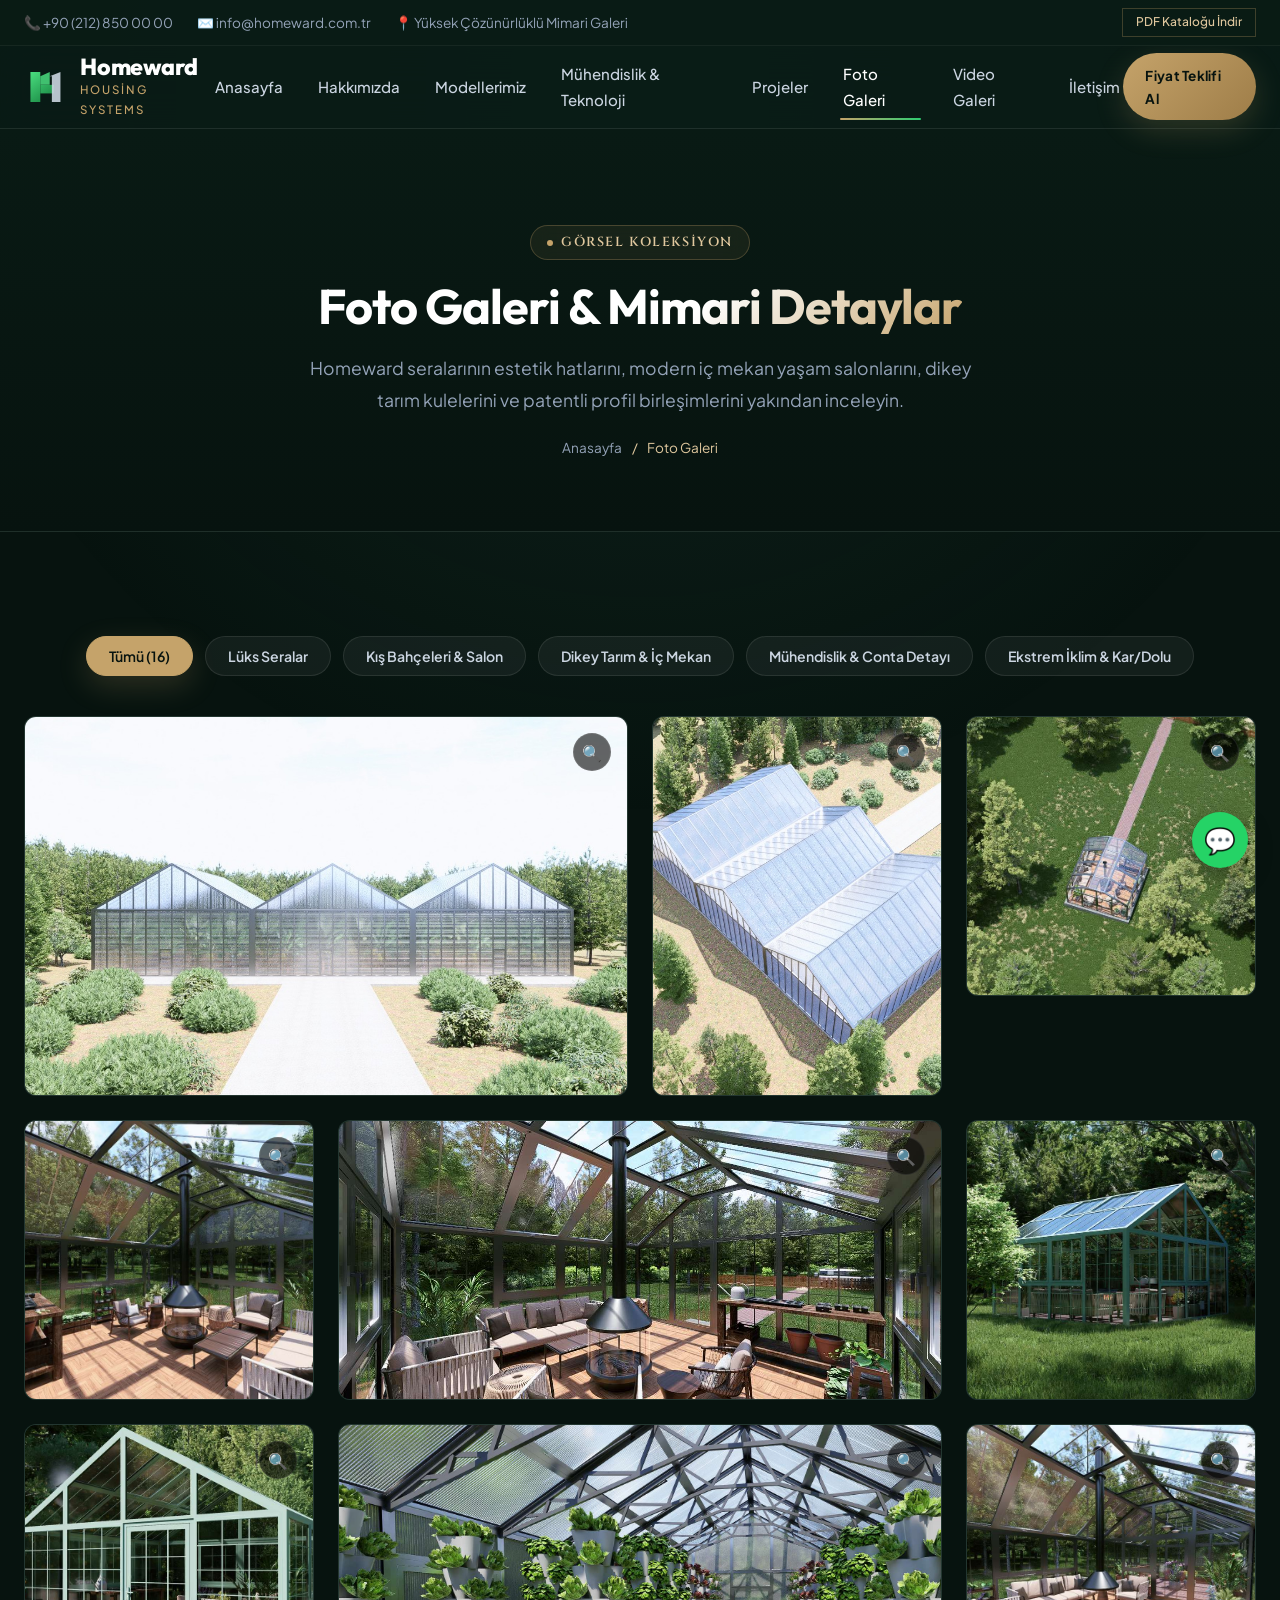
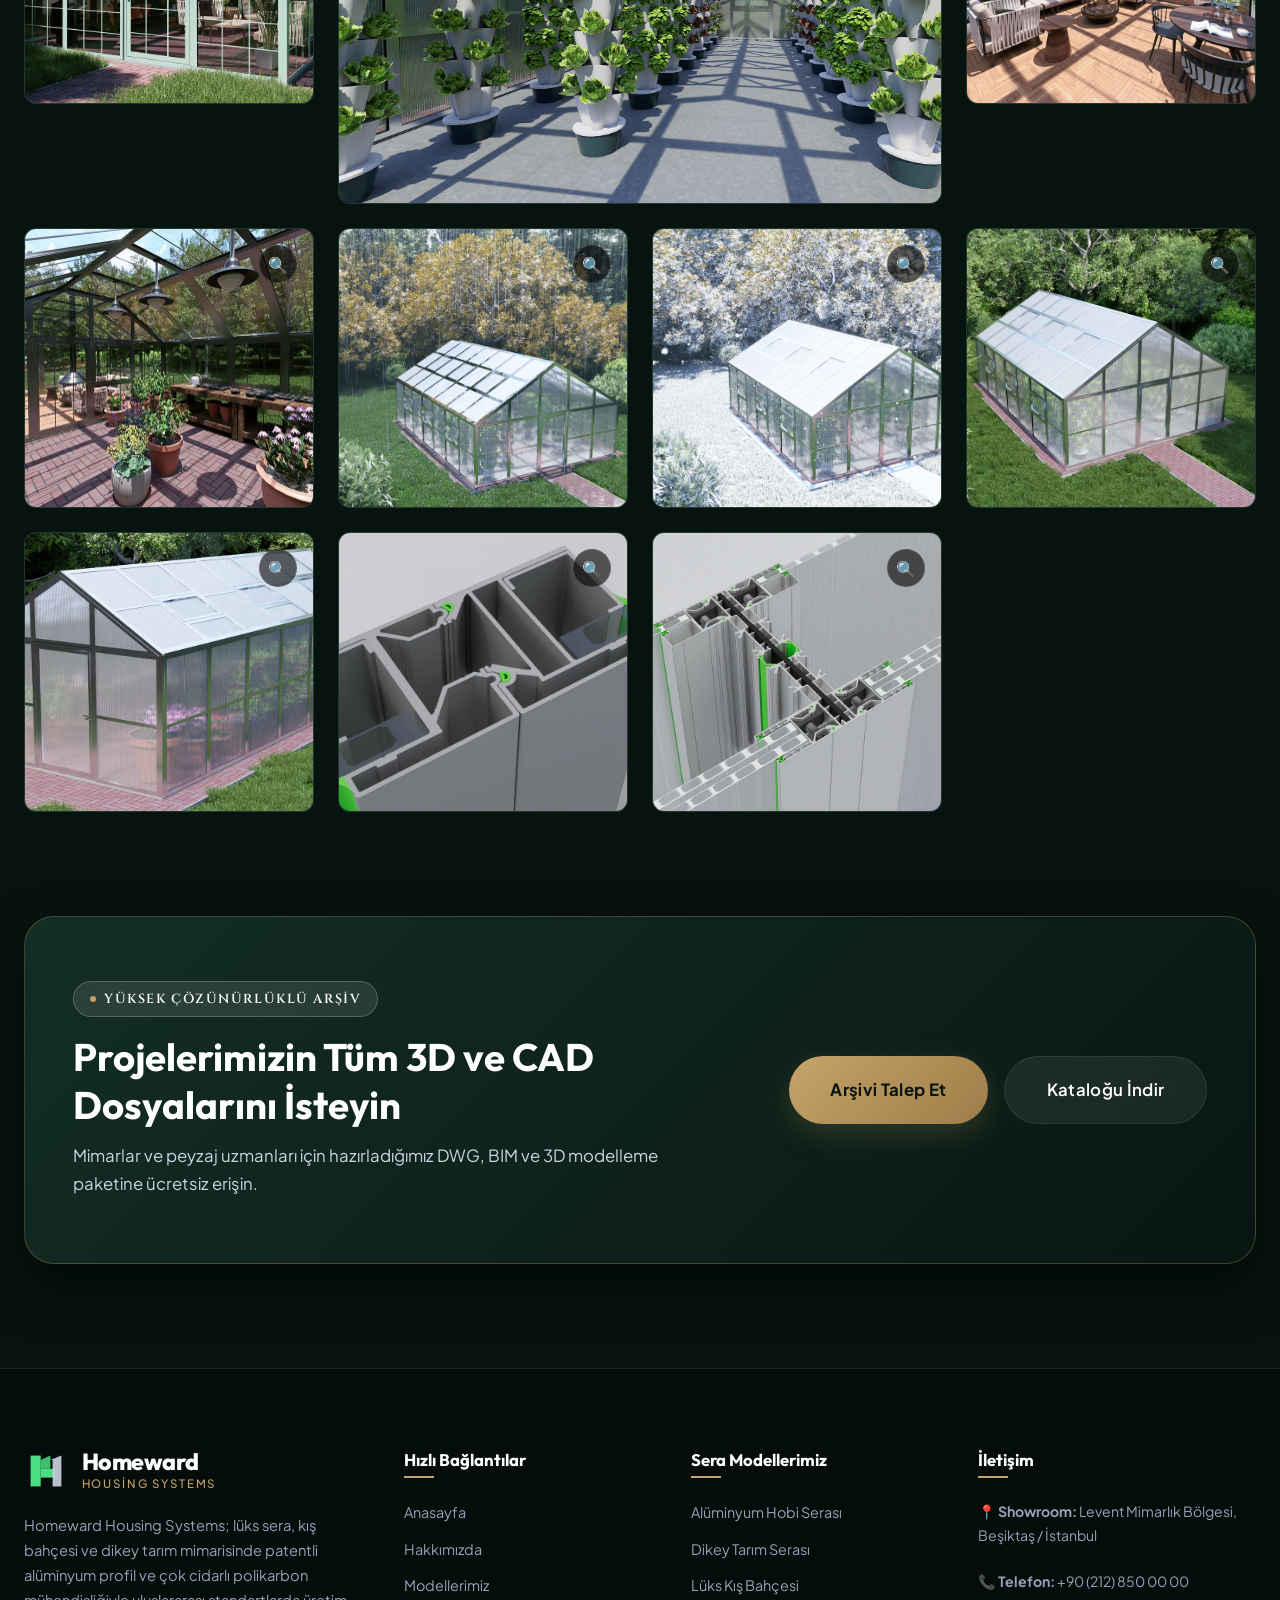
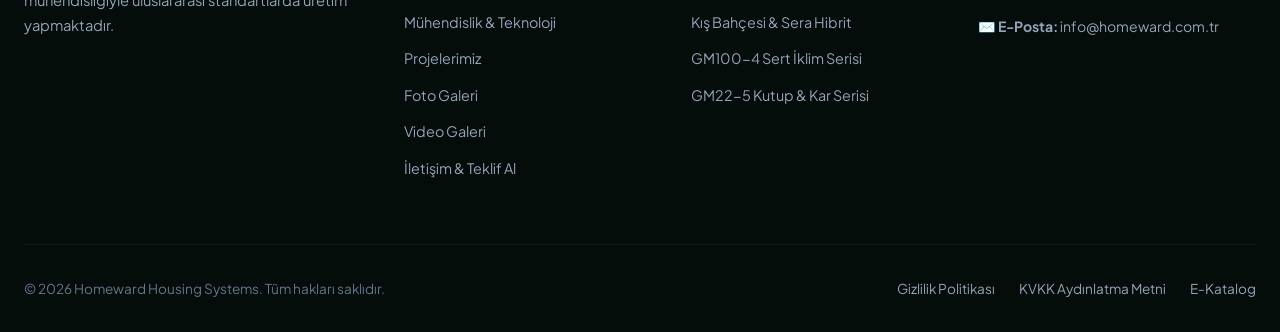
==== galeri.html @ cbe16f2c "feat: Homeward Housing Systems web sitesi ve Vercel yayin yapilandirmasi" ====
<!DOCTYPE html>
<html lang="tr">
<head>
  <meta charset="UTF-8">
  <meta name="viewport" content="width=device-width, initial-scale=1.0">
  <title>Foto Galeri | Homeward Housing Systems</title>
  <meta name="description" content="Homeward lüks mimari seralar, panoramik kış bahçeleri, dikey tarım kuleleri ve patentli mühendislik birleşimlerinden yüksek çözünürlüklü 3D görseller.">
  <link rel="stylesheet" href="assets/css/style.css">
  <link rel="icon" type="image/png" href="assets/images/logo_transparent.png">
</head>
<body>

  <!-- Üst Bilgi Duyuru Bandı -->
  <div class="topbar">
    <div class="container topbar-content">
      <div class="topbar-info">
        <a href="tel:+902128500000">📞 +90 (212) 850 00 00</a>
        <a href="mailto:info@homeward.com.tr">✉️ info@homeward.com.tr</a>
        <span>📍 Yüksek Çözünürlüklü Mimari Galeri</span>
      </div>
      <div class="topbar-promo">
        <a href="assets/homeward_katalog.pdf" download class="btn-outline-gold btn-sm" style="padding: 0.2rem 0.8rem; font-size: 0.75rem;">PDF Kataloğu İndir</a>
      </div>
    </div>
  </div>

  <!-- Header -->
  <header class="site-header">
    <div class="container nav-container">
      <a href="index.html" class="brand-logo">
        <div class="brand-logo-icon">
          <svg viewBox="0 0 100 100" fill="none" xmlns="http://www.w3.org/2000/svg">
            <path d="M15 15 H38 V85 H15 Z" fill="url(#logoGradGal)" />
            <path d="M38 45 H70 V65 H38 Z" fill="url(#logoGradGal)" />
            <path d="M60 25 L85 15 V85 H65 V25 Z" fill="#CBD5E1" opacity="0.9" />
            <path d="M38 25 L60 15 V45 H38 Z" fill="#4ADE80" opacity="0.85" />
            <defs>
              <linearGradient id="logoGradGal" x1="15" y1="15" x2="70" y2="85" gradientUnits="userSpaceOnUse">
                <stop stop-color="#4ADE80" />
                <stop offset="1" stop-color="#15803D" />
              </linearGradient>
            </defs>
          </svg>
        </div>
        <div class="brand-logo-text">
          <span class="brand-logo-name">Homeward</span>
          <span class="brand-logo-tagline">Housing Systems</span>
        </div>
      </a>

      <nav class="nav-menu">
        <a href="index.html" class="nav-link">Anasayfa</a>
        <a href="hakkimizda.html" class="nav-link">Hakkımızda</a>
        <a href="modeller.html" class="nav-link">Modellerimiz</a>
        <a href="teknoloji.html" class="nav-link">Mühendislik & Teknoloji</a>
        <a href="referanslar.html" class="nav-link">Projeler</a>
        <a href="galeri.html" class="nav-link active">Foto Galeri</a>
        <a href="video-galeri.html" class="nav-link">Video Galeri</a>
        <a href="iletisim.html" class="nav-link">İletişim</a>
      </nav>

      <div class="nav-actions">
        <a href="iletisim.html" class="btn btn-primary btn-sm">Fiyat Teklifi Al</a>
        <button class="menu-toggle">☰</button>
      </div>
    </div>
  </header>

  <!-- Subpage Hero -->
  <section class="subpage-hero">
    <div class="container">
      <span class="section-tag font-serif">GÖRSEL KOLEKSİYON</span>
      <h1 class="section-title">Foto Galeri & <span>Mimari Detaylar</span></h1>
      <p class="section-desc center">
        Homeward seralarının estetik hatlarını, modern iç mekan yaşam salonlarını, dikey tarım kulelerini ve patentli profil birleşimlerini yakından inceleyin.
      </p>
      <div class="breadcrumbs">
        <a href="index.html">Anasayfa</a>
        <span>/</span>
        <span>Foto Galeri</span>
      </div>
    </div>
  </section>

  <!-- Galeri Bölümü -->
  <section class="section">
    <div class="container">

      <!-- Filtreleme Butonları -->
      <div class="gallery-filter-bar">
        <button class="filter-btn active" data-filter="all">Tümü (16)</button>
        <button class="filter-btn" data-filter="sera">Lüks Seralar</button>
        <button class="filter-btn" data-filter="kis-bahcesi">Kış Bahçeleri & Salon</button>
        <button class="filter-btn" data-filter="dikey-tarim">Dikey Tarım & İç Mekan</button>
        <button class="filter-btn" data-filter="muhendislik">Mühendislik & Conta Detayı</button>
        <button class="filter-btn" data-filter="ekstrem">Ekstrem İklim & Kar/Dolu</button>
      </div>

      <!-- Galeri Grid -->
      <div class="gallery-grid">

        <!-- 1 -->
        <div class="gallery-item span-2 tall" data-category="sera" data-lightbox-src="assets/images/gallery/gal_01_luxury_greenhouse_front.jpg" data-title="3-Beşik Çatılı Lüks Orman Serası Cephe Görünümü">
          <img src="assets/images/gallery/gal_01_luxury_greenhouse_front.jpg" alt="Lüks Orman Serası">
          <div class="gallery-overlay">
            <h4>3-Beşik Çatılı Mimari Sera</h4>
            <p>Panoramik polikarbon cephe ve çam ormanı entegrasyonu</p>
          </div>
          <span class="gallery-zoom-icon">🔍</span>
        </div>

        <!-- 2 -->
        <div class="gallery-item tall" data-category="sera" data-lightbox-src="assets/images/gallery/gal_02_triple_span_aerial.jpg" data-title="Kuşbakışı İzometrik Çatı Açısı">
          <img src="assets/images/gallery/gal_02_triple_span_aerial.jpg" alt="İzometrik Çatı Açısı">
          <div class="gallery-overlay">
            <h4>İzometrik Çatı Mimarisi</h4>
            <p>Yağmur ve kar tahliyeli çoklu beşik çatı</p>
          </div>
          <span class="gallery-zoom-icon">🔍</span>
        </div>

        <!-- 3 -->
        <div class="gallery-item" data-category="kis-bahcesi" data-lightbox-src="assets/images/gallery/gal_03_winter_garden_fireplace.jpg" data-title="Askı Şömineli Lüks Kış Bahçesi Dış Perspektif">
          <img src="assets/images/gallery/gal_03_winter_garden_fireplace.jpg" alt="Şömineli Kış Bahçesi">
          <div class="gallery-overlay">
            <h4>Şömineli Kış Bahçesi</h4>
            <p>Orman manzaralı cam salon konsepti</p>
          </div>
          <span class="gallery-zoom-icon">🔍</span>
        </div>

        <!-- 4 -->
        <div class="gallery-item" data-category="kis-bahcesi" data-lightbox-src="assets/images/gallery/gal_04_winter_garden_aerial.jpg" data-title="Kuşbakışı Kış Bahçesi Yolu ve Orman Dokusu">
          <img src="assets/images/gallery/gal_04_winter_garden_aerial.jpg" alt="Kuşbakışı Kış Bahçesi">
          <div class="gallery-overlay">
            <h4>Kuşbakışı Doğa Entegrasyonu</h4>
            <p>Tuğla patika yolu ve çevresel peyzaj</p>
          </div>
          <span class="gallery-zoom-icon">🔍</span>
        </div>

        <!-- 5 -->
        <div class="gallery-item span-2" data-category="kis-bahcesi" data-lightbox-src="assets/images/gallery/gal_05_winter_garden_living.jpg" data-title="Kış Bahçesi İç Mekan Salon ve Şömine Köşesi">
          <img src="assets/images/gallery/gal_05_winter_garden_living.jpg" alt="Kış Bahçesi İç Mekan">
          <div class="gallery-overlay">
            <h4>Şömineli İç Salon Yaşamı</h4>
            <p>Ahşap deck zemin, şömine ve konforlu oturma grubu</p>
          </div>
          <span class="gallery-zoom-icon">🔍</span>
        </div>

        <!-- 6 -->
        <div class="gallery-item" data-category="kis-bahcesi" data-lightbox-src="assets/images/gallery/gal_06_sage_conservatory.jpg" data-title="Ada Yeşili Çıtalı Kış Bahçesi Dış Cephe">
          <img src="assets/images/gallery/gal_06_sage_conservatory.jpg" alt="Ada Yeşili Kış Bahçesi">
          <div class="gallery-overlay">
            <h4>Sage Green Çıtalı Kış Bahçesi</h4>
            <p>İngiliz orangery tarzı ada yeşili alüminyum profil</p>
          </div>
          <span class="gallery-zoom-icon">🔍</span>
        </div>

        <!-- 7 -->
        <div class="gallery-item" data-category="kis-bahcesi" data-lightbox-src="assets/images/gallery/gal_07_sage_conservatory_lounge.jpg" data-title="Sage Green Kış Bahçesi İç Mekan Dinlenme Alanı">
          <img src="assets/images/gallery/gal_07_sage_conservatory_lounge.jpg" alt="Sage Green İç Mekan">
          <div class="gallery-overlay">
            <h4>Ada Yeşili İç Salon</h4>
            <p>Doğal ışık alan ferah tavan camları</p>
          </div>
          <span class="gallery-zoom-icon">🔍</span>
        </div>

        <!-- 8 -->
        <div class="gallery-item span-2 tall" data-category="dikey-tarim" data-lightbox-src="assets/images/gallery/gal_08_vertical_hydroponics.jpg" data-title="Dikey Tarım Hidroponik Kuleler ve Çatı Strüktürü">
          <img src="assets/images/gallery/gal_08_vertical_hydroponics.jpg" alt="Dikey Tarım Kuleleri">
          <div class="gallery-overlay">
            <h4>Dikey Tarım Hidroponik Tesisi</h4>
            <p>Katmanlı kulelerle minimum alanda rekor verim</p>
          </div>
          <span class="gallery-zoom-icon">🔍</span>
        </div>

        <!-- 9 -->
        <div class="gallery-item" data-category="kis-bahcesi" data-lightbox-src="assets/images/gallery/gal_09_hybrid_living_botany.jpg" data-title="Kış Bahçesi & Sera Hibrit Yaşam ve Yemek Alanı">
          <img src="assets/images/gallery/gal_09_hybrid_living_botany.jpg" alt="Hibrit Yaşam ve Yemek Alanı">
          <div class="gallery-overlay">
            <h4>Hibrit Yemek ve Salon Alanı</h4>
            <p>Yemek masası ve saksı bitkilerinin uyumu</p>
          </div>
          <span class="gallery-zoom-icon">🔍</span>
        </div>

        <!-- 10 -->
        <div class="gallery-item" data-category="dikey-tarim" data-lightbox-src="assets/images/gallery/gal_10_hybrid_plants_bench.jpg" data-title="Botanik Yetiştirme Tezgahı ve Çiçeklik">
          <img src="assets/images/gallery/gal_10_hybrid_plants_bench.jpg" alt="Botanik Yetiştirme Tezgahı">
          <div class="gallery-overlay">
            <h4>Botanik Saksı ve Tohum Tezgahı</h4>
            <p>Özel sulama tablalı fide ve saksı alanı</p>
          </div>
          <span class="gallery-zoom-icon">🔍</span>
        </div>

        <!-- 11 -->
        <div class="gallery-item" data-category="ekstrem" data-lightbox-src="assets/images/gallery/gal_11_hail_resistant_structure.jpg" data-title="Dolu Yağışına Karşı Zırhlı Çift Cidarlı Sera">
          <img src="assets/images/gallery/gal_11_hail_resistant_structure.jpg" alt="Dolu Yağışı Mukavemeti">
          <div class="gallery-overlay">
            <h4>Dolu Fırtınası Mukavemet Testi</h4>
            <p>8mm polikarbon dış zırh darbelere karşı esner ve kırılmaz</p>
          </div>
          <span class="gallery-zoom-icon">🔍</span>
        </div>

        <!-- 12 -->
        <div class="gallery-item" data-category="ekstrem" data-lightbox-src="assets/images/gallery/gal_12_snow_solar_insulated.jpg" data-title="Karlı ve Sert İklim Koşullarında GM22-5 Serisi">
          <img src="assets/images/gallery/gal_12_snow_solar_insulated.jpg" alt="Karlı İklim GM22-5 Serası">
          <div class="gallery-overlay">
            <h4>-20°C Kutup Şartlarında Sıcak Yuva</h4>
            <p>Karlı ormanda içerisi +25°C sabit bahar iklimi</p>
          </div>
          <span class="gallery-zoom-icon">🔍</span>
        </div>

        <!-- 13 -->
        <div class="gallery-item" data-category="sera" data-lightbox-src="assets/images/gallery/gal_13_hobby_greenhouse_garden.jpg" data-title="Klasik Alüminyum Hobi Serası Bahçe Uygulaması">
          <img src="assets/images/gallery/gal_13_hobby_greenhouse_garden.jpg" alt="Alüminyum Hobi Serası">
          <div class="gallery-overlay">
            <h4>Zarif Bahçe Hobi Serası</h4>
            <p>Kırmızı tuğla yol ve eloksallı şık alüminyum gövde</p>
          </div>
          <span class="gallery-zoom-icon">🔍</span>
        </div>

        <!-- 14 -->
        <div class="gallery-item" data-category="sera" data-lightbox-src="assets/images/gallery/gal_14_hobby_greenhouse_roof_vent.jpg" data-title="Çatı Havalandırma Menfezi ve Polikarbon Tavan">
          <img src="assets/images/gallery/gal_14_hobby_greenhouse_roof_vent.jpg" alt="Çatı Havalandırma Menfezi">
          <div class="gallery-overlay">
            <h4>Otomatik Çatı Menfez Sistemi</h4>
            <p>Sıcaklığı dengeleyen hidrolik tavan kapakları</p>
          </div>
          <span class="gallery-zoom-icon">🔍</span>
        </div>

        <!-- 15 -->
        <div class="gallery-item" data-category="muhendislik" data-lightbox-src="assets/images/gallery/gal_15_thermal_gasket_joint.jpg" data-title="Patentli Yeşil EPDM Yalıtım Contası ve Profil Kesiti">
          <img src="assets/images/gallery/gal_15_thermal_gasket_joint.jpg" alt="Yeşil EPDM Yalıtım Contası">
          <div class="gallery-overlay">
            <h4>Patentli Yeşil EPDM Conta Detayı</h4>
            <p>Sıfır ısı köprüsü ve %100 sızdırmazlık mimarisi</p>
          </div>
          <span class="gallery-zoom-icon">🔍</span>
        </div>

        <!-- 16 -->
        <div class="gallery-item" data-category="muhendislik" data-lightbox-src="assets/images/gallery/gal_16_solar_photovoltaic_louvers.jpg" data-title="Polikarbon İçi Entegre Solar Jaluzi Profil Kesiti">
          <img src="assets/images/gallery/gal_16_solar_photovoltaic_louvers.jpg" alt="Solar Jaluzi Profil Kesiti">
          <div class="gallery-overlay">
            <h4>Entegre Solar Jaluzi Profil Kesiti</h4>
            <p>Gölgeleme yaparken kendi elektriğini üreten fotovoltaik hücreler</p>
          </div>
          <span class="gallery-zoom-icon">🔍</span>
        </div>

      </div>
    </div>
  </section>

  <!-- CTA Banner -->
  <section class="section" style="padding-top: 0;">
    <div class="container">
      <div class="cta-banner">
        <div class="cta-banner-content">
          <div>
            <span class="section-tag font-serif" style="background: rgba(255,255,255,0.1); border-color: rgba(255,255,255,0.2); color: #FFF;">YÜKSEK ÇÖZÜNÜRLÜKLÜ ARŞİV</span>
            <h2>Projelerimizin Tüm 3D ve CAD Dosyalarını İsteyin</h2>
            <p>Mimarlar ve peyzaj uzmanları için hazırladığımız DWG, BIM ve 3D modelleme paketine ücretsiz erişin.</p>
          </div>
          <div class="cta-actions">
            <a href="iletisim.html" class="btn btn-primary btn-lg">Arşivi Talep Et</a>
            <a href="assets/homeward_katalog.pdf" download class="btn btn-secondary btn-lg">Kataloğu İndir</a>
          </div>
        </div>
      </div>
    </div>
  </section>

  <!-- Footer -->
  <footer class="site-footer">
    <div class="container">
      <div class="footer-grid">
        <div class="footer-brand">
          <a href="index.html" class="brand-logo" style="margin-bottom: 1rem;">
            <div class="brand-logo-icon">
              <svg viewBox="0 0 100 100" fill="none" xmlns="http://www.w3.org/2000/svg">
                <path d="M15 15 H38 V85 H15 Z" fill="#4ADE80" />
                <path d="M38 45 H70 V65 H38 Z" fill="#4ADE80" />
                <path d="M60 25 L85 15 V85 H65 V25 Z" fill="#CBD5E1" opacity="0.9" />
                <path d="M38 25 L60 15 V45 H38 Z" fill="#4ADE80" opacity="0.85" />
              </svg>
            </div>
            <div class="brand-logo-text">
              <span class="brand-logo-name">Homeward</span>
              <span class="brand-logo-tagline">Housing Systems</span>
            </div>
          </a>
          <p>
            Homeward Housing Systems; lüks sera, kış bahçesi ve dikey tarım mimarisinde patentli alüminyum profil ve çok cidarlı polikarbon mühendisliğiyle uluslararası standartlarda üretim yapmaktadır.
          </p>
        </div>

        <div class="footer-col">
          <h4>Hızlı Bağlantılar</h4>
          <div class="footer-links">
            <a href="index.html">Anasayfa</a>
            <a href="hakkimizda.html">Hakkımızda</a>
            <a href="modeller.html">Modellerimiz</a>
            <a href="teknoloji.html">Mühendislik & Teknoloji</a>
            <a href="referanslar.html">Projelerimiz</a>
            <a href="galeri.html">Foto Galeri</a>
            <a href="video-galeri.html">Video Galeri</a>
            <a href="iletisim.html">İletişim & Teklif Al</a>
          </div>
        </div>

        <div class="footer-col">
          <h4>Sera Modellerimiz</h4>
          <div class="footer-links">
            <a href="modeller.html#hobi">Alüminyum Hobi Serası</a>
            <a href="modeller.html#dikey">Dikey Tarım Serası</a>
            <a href="modeller.html#kis-bahcesi">Lüks Kış Bahçesi</a>
            <a href="modeller.html#hibrit">Kış Bahçesi & Sera Hibrit</a>
            <a href="modeller.html#gm100">GM100-4 Sert İklim Serisi</a>
            <a href="modeller.html#gm22-5">GM22-5 Kutup & Kar Serisi</a>
          </div>
        </div>

        <div class="footer-col">
          <h4>İletişim</h4>
          <div class="footer-links" style="color: var(--text-muted); font-size: 0.88rem;">
            <p style="margin-bottom: 0.6rem;">📍 <strong>Showroom:</strong> Levent Mimarlık Bölgesi, Beşiktaş / İstanbul</p>
            <p style="margin-bottom: 0.6rem;">📞 <strong>Telefon:</strong> +90 (212) 850 00 00</p>
            <p style="margin-bottom: 0.6rem;">✉️ <strong>E-Posta:</strong> info@homeward.com.tr</p>
          </div>
        </div>
      </div>

      <div class="footer-bottom">
        <div>© 2026 Homeward Housing Systems. Tüm hakları saklıdır.</div>
        <div style="display: flex; gap: 1.5rem;">
          <a href="#">Gizlilik Politikası</a>
          <a href="#">KVKK Aydınlatma Metni</a>
          <a href="assets/homeward_katalog.pdf" download>E-Katalog</a>
        </div>
      </div>
    </div>
  </footer>

  <!-- Lightbox Modal -->
  <div class="lightbox-modal" id="lightboxModal">
    <button class="lightbox-close" id="lightboxClose">✕</button>
    <button class="lightbox-nav lightbox-prev" id="lightboxPrev">‹</button>
    <button class="lightbox-nav lightbox-next" id="lightboxNext">›</button>
    <div class="lightbox-content">
      <img src="" alt="" class="lightbox-img" id="lightboxImg">
      <div class="lightbox-caption" id="lightboxCaption"></div>
    </div>
  </div>

  <!-- Sabit WhatsApp & Yukarı Çık Butonları -->
  <div class="floating-actions">
    <a href="https://wa.me/905320000000" target="_blank" class="floating-btn whatsapp-float" aria-label="WhatsApp Destek Hattı">💬</a>
    <button class="floating-btn back-to-top" aria-label="Yukarı Çık">↑</button>
  </div>

  <script src="assets/js/main.js"></script>
</body>
</html>
---- assets/css/style.css ----
/* ==========================================================================
   HOMEWARD HOUSING SYSTEMS - LÜKS SERA & KIŞ BAHÇESİ MİMARİSİ
   Özel Kurumsal Tasarım Sistemi & Stil Dosyası
   ========================================================================== */

@import url('https://fonts.googleapis.com/css2?family=Cinzel:wght@400;500;600;700&family=Outfit:wght@300;400;500;600;700;800&family=Plus+Jakarta+Sans:wght@300;400;500;600;700&display=swap');

:root {
  /* Renk Paleti - Doğa, Mimarlık ve Lüks Birlikteliği */
  --color-primary: #0A1C16;
  --color-primary-light: #132E25;
  --color-primary-glow: #1C4437;
  --color-accent-gold: #C5A36A;
  --color-accent-gold-light: #E0C89E;
  --color-accent-gold-dark: #9E7D48;
  --color-green-nature: #3D9970;
  --color-green-vibrant: #2ECC71;
  --color-emerald: #10B981;
  --color-gasket-green: #4ADE80;
  
  /* Arka Planlar & Yüzeyler */
  --bg-main: #07130F;
  --bg-card: #0D221B;
  --bg-card-hover: #132E25;
  --bg-glass: rgba(13, 34, 27, 0.72);
  --bg-glass-strong: rgba(10, 28, 22, 0.88);
  --bg-glass-gold: rgba(197, 163, 106, 0.08);
  --bg-light-tint: #F3F6F4;
  --bg-white: #FFFFFF;
  
  /* Tipografi Renkleri */
  --text-pure-white: #FFFFFF;
  --text-heading: #F8FAFC;
  --text-body: #CBD5E1;
  --text-muted: #94A3B8;
  --text-gold: #D8B781;
  --text-dark: #0F172A;

  /* Çerçeveler & Kenarlıklar */
  --border-glass: rgba(255, 255, 255, 0.09);
  --border-glass-gold: rgba(197, 163, 106, 0.28);
  --border-subtle: rgba(255, 255, 255, 0.05);

  /* Gölgeler */
  --shadow-sm: 0 4px 12px rgba(0, 0, 0, 0.25);
  --shadow-md: 0 12px 30px rgba(0, 0, 0, 0.35);
  --shadow-lg: 0 24px 50px rgba(0, 0, 0, 0.5);
  --shadow-gold: 0 10px 30px rgba(197, 163, 106, 0.2);
  --shadow-glow: 0 0 40px rgba(46, 204, 113, 0.15);

  /* Yazı Tipleri */
  --font-display: 'Cinzel', serif;
  --font-heading: 'Outfit', sans-serif;
  --font-body: 'Plus Jakarta Sans', sans-serif;

  /* Geçişler */
  --transition-fast: 0.2s cubic-bezier(0.16, 1, 0.3, 1);
  --transition-smooth: 0.35s cubic-bezier(0.16, 1, 0.3, 1);
  --transition-slow: 0.6s cubic-bezier(0.16, 1, 0.3, 1);

  /* Köşe Yuvarlatma */
  --radius-sm: 6px;
  --radius-md: 12px;
  --radius-lg: 20px;
  --radius-xl: 30px;
  --radius-full: 9999px;
}

/* ==========================================================================
   RESET & GENEL AYARLAR
   ========================================================================== */
*, *::before, *::after {
  box-sizing: border-box;
  margin: 0;
  padding: 0;
}

html {
  scroll-behavior: smooth;
  font-size: 16px;
  -webkit-font-smoothing: antialiased;
  -moz-osx-font-smoothing: grayscale;
}

body {
  font-family: var(--font-body);
  background-color: var(--bg-main);
  color: var(--text-body);
  line-height: 1.7;
  overflow-x: hidden;
  position: relative;
}

/* Arka Plan Işıltı Efekti */
body::before {
  content: '';
  position: fixed;
  top: 0;
  left: 50%;
  transform: translateX(-50%);
  width: 100vw;
  height: 100vh;
  background: radial-gradient(circle at 50% 10%, rgba(28, 68, 55, 0.35) 0%, rgba(7, 19, 15, 0) 70%);
  pointer-events: none;
  z-index: -1;
}

img, video {
  max-width: 100%;
  height: auto;
  display: block;
}

a {
  color: inherit;
  text-decoration: none;
  transition: var(--transition-fast);
}

ul, ol {
  list-style: none;
}

button, input, select, textarea {
  font-family: inherit;
  font-size: inherit;
  outline: none;
  border: none;
}

button {
  cursor: pointer;
}

.container {
  width: 100%;
  max-width: 1320px;
  margin: 0 auto;
  padding: 0 1.5rem;
}

.container-narrow {
  max-width: 960px;
  margin: 0 auto;
  padding: 0 1.5rem;
}

/* ==========================================================================
   TİPOGRAFİ
   ========================================================================== */
h1, h2, h3, h4, h5, h6 {
  font-family: var(--font-heading);
  color: var(--text-pure-white);
  font-weight: 700;
  line-height: 1.25;
}

.font-serif {
  font-family: var(--font-display);
  letter-spacing: 0.03em;
}

.section-tag {
  display: inline-flex;
  align-items: center;
  gap: 0.5rem;
  padding: 0.35rem 1rem;
  background: var(--bg-glass-gold);
  border: 1px solid var(--border-glass-gold);
  border-radius: var(--radius-full);
  color: var(--color-accent-gold-light);
  font-size: 0.82rem;
  font-weight: 600;
  letter-spacing: 0.12em;
  text-transform: uppercase;
  margin-bottom: 1rem;
  backdrop-filter: blur(10px);
}

.section-tag::before {
  content: '';
  display: inline-block;
  width: 6px;
  height: 6px;
  border-radius: 50%;
  background-color: var(--color-accent-gold);
}

.section-title {
  font-size: clamp(2rem, 3.8vw, 3.2rem);
  margin-bottom: 1.2rem;
  color: var(--text-pure-white);
  letter-spacing: -0.02em;
}

.section-title span {
  background: linear-gradient(135deg, var(--text-pure-white) 30%, var(--color-accent-gold) 100%);
  -webkit-background-clip: text;
  -webkit-text-fill-color: transparent;
}

.section-desc {
  font-size: 1.1rem;
  color: var(--text-muted);
  max-width: 680px;
  line-height: 1.8;
}

.section-desc.center {
  margin: 0 auto;
}

.text-center {
  text-align: center;
}

/* ==========================================================================
   BUTONLAR & ETKİLEŞİM
   ========================================================================== */
.btn {
  display: inline-flex;
  align-items: center;
  justify-content: center;
  gap: 0.65rem;
  padding: 0.95rem 2rem;
  border-radius: var(--radius-full);
  font-weight: 600;
  font-size: 0.95rem;
  letter-spacing: 0.02em;
  transition: all var(--transition-smooth);
  position: relative;
  overflow: hidden;
  z-index: 1;
}

.btn-primary {
  background: linear-gradient(135deg, var(--color-accent-gold) 0%, var(--color-accent-gold-dark) 100%);
  color: #07130F;
  font-weight: 700;
  box-shadow: var(--shadow-gold);
}

.btn-primary:hover {
  background: linear-gradient(135deg, var(--color-accent-gold-light) 0%, var(--color-accent-gold) 100%);
  transform: translateY(-2px);
  box-shadow: 0 15px 35px rgba(197, 163, 106, 0.35);
  color: #050E0B;
}

.btn-secondary {
  background: rgba(255, 255, 255, 0.07);
  color: var(--text-pure-white);
  border: 1px solid var(--border-glass);
  backdrop-filter: blur(12px);
}

.btn-secondary:hover {
  background: rgba(255, 255, 255, 0.15);
  border-color: rgba(255, 255, 255, 0.25);
  transform: translateY(-2px);
  color: var(--text-pure-white);
}

.btn-outline-gold {
  background: transparent;
  color: var(--color-accent-gold-light);
  border: 1px solid var(--border-glass-gold);
}

.btn-outline-gold:hover {
  background: var(--color-accent-gold);
  color: #050E0B;
  border-color: var(--color-accent-gold);
  transform: translateY(-2px);
}

.btn-sm {
  padding: 0.65rem 1.4rem;
  font-size: 0.85rem;
}

.btn-lg {
  padding: 1.15rem 2.6rem;
  font-size: 1.05rem;
}

/* ==========================================================================
   ÜST DUYURU BARI (TOPBAR)
   ========================================================================== */
.topbar {
  background: rgba(10, 28, 22, 0.95);
  border-bottom: 1px solid var(--border-subtle);
  font-size: 0.85rem;
  padding: 0.5rem 0;
  position: relative;
  z-index: 101;
}

.topbar-content {
  display: flex;
  align-items: center;
  justify-content: space-between;
  gap: 1rem;
}

.topbar-info {
  display: flex;
  align-items: center;
  gap: 1.5rem;
  color: var(--text-muted);
}

.topbar-info a {
  display: flex;
  align-items: center;
  gap: 0.4rem;
}

.topbar-info a:hover {
  color: var(--color-accent-gold);
}

.topbar-promo {
  display: flex;
  align-items: center;
  gap: 0.5rem;
  color: var(--color-accent-gold-light);
  font-weight: 500;
}

.topbar-promo .badge-live {
  display: inline-block;
  padding: 0.15rem 0.5rem;
  background: rgba(46, 204, 113, 0.15);
  border: 1px solid rgba(46, 204, 113, 0.4);
  color: #4ADE80;
  border-radius: var(--radius-full);
  font-size: 0.72rem;
  font-weight: 700;
  letter-spacing: 0.05em;
  text-transform: uppercase;
}

/* ==========================================================================
   NAVBAR & HEADER
   ========================================================================== */
.site-header {
  position: sticky;
  top: 0;
  left: 0;
  width: 100%;
  background: var(--bg-glass-strong);
  backdrop-filter: blur(20px);
  -webkit-backdrop-filter: blur(20px);
  border-bottom: 1px solid var(--border-glass);
  z-index: 100;
  transition: all var(--transition-smooth);
}

.site-header.scrolled {
  background: rgba(7, 19, 15, 0.96);
  box-shadow: 0 10px 30px rgba(0, 0, 0, 0.4);
  padding: 0.2rem 0;
}

.nav-container {
  display: flex;
  align-items: center;
  justify-content: space-between;
  height: 82px;
  transition: height var(--transition-smooth);
}

.site-header.scrolled .nav-container {
  height: 72px;
}

.brand-logo {
  display: flex;
  align-items: center;
  gap: 0.85rem;
  text-decoration: none;
}

.brand-logo-icon {
  width: 44px;
  height: 44px;
  display: flex;
  align-items: center;
  justify-content: center;
}

.brand-logo-icon svg {
  width: 100%;
  height: 100%;
}

.brand-logo-text {
  display: flex;
  flex-direction: column;
}

.brand-logo-name {
  font-family: var(--font-heading);
  font-size: 1.45rem;
  font-weight: 800;
  color: var(--text-pure-white);
  letter-spacing: -0.02em;
  line-height: 1.1;
}

.brand-logo-tagline {
  font-size: 0.72rem;
  color: var(--color-accent-gold);
  letter-spacing: 0.16em;
  text-transform: uppercase;
  font-weight: 500;
}

.nav-menu {
  display: flex;
  align-items: center;
  gap: 1.8rem;
}

.nav-link {
  font-size: 0.94rem;
  font-weight: 500;
  color: var(--text-body);
  padding: 0.5rem 0.2rem;
  position: relative;
  transition: color var(--transition-fast);
}

.nav-link:hover, .nav-link.active {
  color: var(--text-pure-white);
}

.nav-link::after {
  content: '';
  position: absolute;
  bottom: 0;
  left: 0;
  width: 0%;
  height: 2px;
  background: linear-gradient(90deg, var(--color-accent-gold), var(--color-green-vibrant));
  transition: width var(--transition-smooth);
  border-radius: var(--radius-full);
}

.nav-link:hover::after, .nav-link.active::after {
  width: 100%;
}

.nav-actions {
  display: flex;
  align-items: center;
  gap: 1rem;
}

.menu-toggle {
  display: none;
  background: transparent;
  color: var(--text-pure-white);
  font-size: 1.5rem;
  padding: 0.5rem;
}

/* ==========================================================================
   HERO BÖLÜMÜ (ANA SAYFA)
   ========================================================================== */
.hero {
  position: relative;
  min-height: calc(100vh - 120px);
  display: flex;
  align-items: center;
  padding: 6rem 0 5rem;
  overflow: hidden;
}

.hero-bg-media {
  position: absolute;
  top: 0;
  left: 0;
  width: 100%;
  height: 100%;
  z-index: -2;
  overflow: hidden;
}

.hero-bg-media img {
  width: 100%;
  height: 100%;
  object-fit: cover;
  object-position: center;
  filter: brightness(0.65) contrast(1.1);
  transform: scale(1.02);
  transition: transform 12s ease-out;
}

.hero:hover .hero-bg-media img {
  transform: scale(1.06);
}

.hero-overlay {
  position: absolute;
  top: 0;
  left: 0;
  width: 100%;
  height: 100%;
  background: linear-gradient(180deg, 
    rgba(7, 19, 15, 0.7) 0%, 
    rgba(7, 19, 15, 0.4) 40%,
    rgba(7, 19, 15, 0.9) 85%,
    var(--bg-main) 100%
  );
  z-index: -1;
}

.hero-grid {
  display: grid;
  grid-template-columns: 1.15fr 0.85fr;
  gap: 3.5rem;
  align-items: center;
}

.hero-content {
  position: relative;
  z-index: 2;
}

.hero-title {
  font-size: clamp(2.4rem, 4.6vw, 4.2rem);
  font-weight: 800;
  line-height: 1.15;
  letter-spacing: -0.03em;
  margin-bottom: 1.4rem;
  color: var(--text-pure-white);
}

.hero-title .highlight-gold {
  background: linear-gradient(135deg, #FFF 10%, var(--color-accent-gold-light) 60%, var(--color-accent-gold) 100%);
  -webkit-background-clip: text;
  -webkit-text-fill-color: transparent;
}

.hero-subtitle {
  font-size: clamp(1.05rem, 1.4vw, 1.25rem);
  color: #D1DED8;
  max-width: 600px;
  line-height: 1.8;
  margin-bottom: 2.2rem;
}

.hero-cta-group {
  display: flex;
  flex-wrap: wrap;
  gap: 1rem;
  margin-bottom: 2.8rem;
}

.hero-stats-row {
  display: grid;
  grid-template-columns: repeat(3, 1fr);
  gap: 1.5rem;
  padding-top: 2rem;
  border-top: 1px solid var(--border-glass);
}

.stat-item {
  display: flex;
  flex-direction: column;
}

.stat-num {
  font-family: var(--font-heading);
  font-size: 2rem;
  font-weight: 800;
  color: var(--color-accent-gold-light);
  line-height: 1.1;
  margin-bottom: 0.25rem;
}

.stat-label {
  font-size: 0.82rem;
  color: var(--text-muted);
  text-transform: uppercase;
  letter-spacing: 0.05em;
  font-weight: 500;
}

/* Hero Sağ Taraf Kart / Vitrin */
.hero-card-showcase {
  background: var(--bg-glass);
  border: 1px solid var(--border-glass-gold);
  border-radius: var(--radius-lg);
  padding: 1.8rem;
  backdrop-filter: blur(24px);
  -webkit-backdrop-filter: blur(24px);
  box-shadow: var(--shadow-lg), var(--shadow-glow);
  position: relative;
}

.hero-card-header {
  display: flex;
  justify-content: space-between;
  align-items: center;
  margin-bottom: 1.2rem;
}

.hero-card-badge {
  padding: 0.3rem 0.8rem;
  border-radius: var(--radius-full);
  background: rgba(16, 185, 129, 0.15);
  border: 1px solid rgba(16, 185, 129, 0.35);
  color: #6EE7B7;
  font-size: 0.78rem;
  font-weight: 700;
  letter-spacing: 0.06em;
  text-transform: uppercase;
}

.hero-preview-img-box {
  width: 100%;
  height: 240px;
  border-radius: var(--radius-md);
  overflow: hidden;
  margin-bottom: 1.2rem;
  position: relative;
}

.hero-preview-img-box img {
  width: 100%;
  height: 100%;
  object-fit: cover;
  transition: transform var(--transition-slow);
}

.hero-card-showcase:hover .hero-preview-img-box img {
  transform: scale(1.05);
}

.hero-spec-pills {
  display: flex;
  flex-wrap: wrap;
  gap: 0.6rem;
  margin-bottom: 1.2rem;
}

.spec-pill {
  padding: 0.35rem 0.75rem;
  background: rgba(255, 255, 255, 0.05);
  border: 1px solid var(--border-subtle);
  border-radius: var(--radius-full);
  font-size: 0.8rem;
  color: var(--text-body);
}

/* ==========================================================================
   ÖNE ÇIKAN ÖZELLİKLER ŞERİDİ (TICKER / HIGHLIGHTS)
   ========================================================================== */
.features-ticker {
  background: var(--bg-card);
  border-top: 1px solid var(--border-glass);
  border-bottom: 1px solid var(--border-glass);
  padding: 1.8rem 0;
  position: relative;
  z-index: 5;
}

.ticker-grid {
  display: grid;
  grid-template-columns: repeat(4, 1fr);
  gap: 2rem;
}

.ticker-item {
  display: flex;
  align-items: center;
  gap: 1.1rem;
}

.ticker-icon {
  width: 52px;
  height: 52px;
  border-radius: var(--radius-md);
  background: var(--bg-glass-gold);
  border: 1px solid var(--border-glass-gold);
  display: flex;
  align-items: center;
  justify-content: center;
  color: var(--color-accent-gold);
  font-size: 1.5rem;
  flex-shrink: 0;
}

.ticker-info h4 {
  font-size: 0.98rem;
  margin-bottom: 0.2rem;
  color: var(--text-pure-white);
}

.ticker-info p {
  font-size: 0.82rem;
  color: var(--text-muted);
  line-height: 1.4;
}

/* ==========================================================================
   BÖLÜMLER GENEL DÜZENİ
   ========================================================================== */
.section {
  padding: 6.5rem 0;
  position: relative;
}

.section-header {
  margin-bottom: 3.5rem;
}

/* ==========================================================================
   MODELLER & ÜRÜN KARTLARI
   ========================================================================== */
.models-grid {
  display: grid;
  grid-template-columns: repeat(3, 1fr);
  gap: 2rem;
}

.model-card {
  background: var(--bg-card);
  border: 1px solid var(--border-glass);
  border-radius: var(--radius-lg);
  overflow: hidden;
  transition: all var(--transition-smooth);
  display: flex;
  flex-direction: column;
  position: relative;
}

.model-card:hover {
  transform: translateY(-8px);
  border-color: var(--border-glass-gold);
  box-shadow: var(--shadow-lg), var(--shadow-gold);
  background: var(--bg-card-hover);
}

.model-img-wrapper {
  position: relative;
  width: 100%;
  height: 250px;
  overflow: hidden;
}

.model-img-wrapper img {
  width: 100%;
  height: 100%;
  object-fit: cover;
  transition: transform var(--transition-slow);
}

.model-card:hover .model-img-wrapper img {
  transform: scale(1.08);
}

.model-badge {
  position: absolute;
  top: 1rem;
  left: 1rem;
  padding: 0.35rem 0.85rem;
  border-radius: var(--radius-full);
  background: rgba(10, 28, 22, 0.85);
  backdrop-filter: blur(8px);
  color: var(--color-accent-gold-light);
  border: 1px solid var(--border-glass-gold);
  font-size: 0.78rem;
  font-weight: 700;
  letter-spacing: 0.05em;
  text-transform: uppercase;
}

.model-climate-tag {
  position: absolute;
  bottom: 1rem;
  right: 1rem;
  padding: 0.3rem 0.75rem;
  border-radius: var(--radius-full);
  background: rgba(16, 185, 129, 0.9);
  color: #07130F;
  font-size: 0.75rem;
  font-weight: 800;
  display: flex;
  align-items: center;
  gap: 0.3rem;
}

.model-content {
  padding: 1.8rem;
  display: flex;
  flex-direction: column;
  flex-grow: 1;
}

.model-code {
  font-size: 0.78rem;
  color: var(--color-accent-gold);
  font-weight: 700;
  letter-spacing: 0.1em;
  text-transform: uppercase;
  margin-bottom: 0.3rem;
}

.model-name {
  font-size: 1.4rem;
  margin-bottom: 0.7rem;
  color: var(--text-pure-white);
}

.model-desc {
  font-size: 0.9rem;
  color: var(--text-muted);
  line-height: 1.6;
  margin-bottom: 1.4rem;
  flex-grow: 1;
}

.model-specs-list {
  border-top: 1px solid var(--border-subtle);
  border-bottom: 1px solid var(--border-subtle);
  padding: 0.9rem 0;
  margin-bottom: 1.4rem;
  display: flex;
  flex-direction: column;
  gap: 0.45rem;
}

.model-spec-item {
  display: flex;
  justify-content: space-between;
  font-size: 0.82rem;
}

.model-spec-item .label {
  color: var(--text-muted);
}

.model-spec-item .value {
  color: var(--text-heading);
  font-weight: 600;
}

.model-card-footer {
  display: flex;
  align-items: center;
  justify-content: space-between;
  gap: 0.8rem;
}

/* ==========================================================================
   İNTERAKTİF İKLİM & İZOLASYON SİMÜLATÖRÜ
   ========================================================================== */
.simulator-box {
  background: linear-gradient(145deg, #0C231B 0%, #081611 100%);
  border: 1px solid var(--border-glass-gold);
  border-radius: var(--radius-xl);
  padding: 3rem;
  box-shadow: var(--shadow-lg), 0 0 60px rgba(197, 163, 106, 0.1);
  position: relative;
  overflow: hidden;
}

.simulator-box::before {
  content: '';
  position: absolute;
  top: -150px;
  right: -150px;
  width: 400px;
  height: 400px;
  border-radius: 50%;
  background: radial-gradient(circle, rgba(16, 185, 129, 0.12) 0%, transparent 70%);
  pointer-events: none;
}

.simulator-grid {
  display: grid;
  grid-template-columns: 1fr 1fr;
  gap: 3.5rem;
  align-items: center;
}

.sim-controls {
  display: flex;
  flex-direction: column;
  gap: 1.8rem;
}

.control-group label {
  display: block;
  font-size: 0.9rem;
  font-weight: 600;
  color: var(--text-heading);
  margin-bottom: 0.6rem;
}

.temp-buttons-row {
  display: flex;
  gap: 0.6rem;
  flex-wrap: wrap;
}

.temp-btn {
  padding: 0.7rem 1.2rem;
  border-radius: var(--radius-md);
  background: rgba(255, 255, 255, 0.05);
  border: 1px solid var(--border-glass);
  color: var(--text-body);
  font-weight: 600;
  font-size: 0.9rem;
  transition: all var(--transition-fast);
}

.temp-btn.active, .temp-btn:hover {
  background: var(--color-primary-glow);
  border-color: var(--color-emerald);
  color: var(--text-pure-white);
  box-shadow: 0 0 20px rgba(16, 185, 129, 0.25);
}

.model-select-grid {
  display: grid;
  grid-template-columns: repeat(2, 1fr);
  gap: 0.7rem;
}

.model-choice-btn {
  padding: 0.8rem 1rem;
  border-radius: var(--radius-md);
  background: rgba(255, 255, 255, 0.04);
  border: 1px solid var(--border-glass);
  color: var(--text-body);
  text-align: left;
  transition: all var(--transition-fast);
}

.model-choice-btn strong {
  display: block;
  color: var(--text-pure-white);
  font-size: 0.95rem;
}

.model-choice-btn span {
  font-size: 0.75rem;
  color: var(--text-muted);
}

.model-choice-btn.active {
  background: var(--bg-glass-gold);
  border-color: var(--color-accent-gold);
  box-shadow: 0 0 20px rgba(197, 163, 106, 0.2);
}

.model-choice-btn.active strong {
  color: var(--color-accent-gold-light);
}

/* Simülatör Canlı Gösterge Ekranı */
.sim-display-card {
  background: rgba(7, 19, 15, 0.85);
  border: 1px solid var(--border-glass);
  border-radius: var(--radius-lg);
  padding: 2.2rem;
  position: relative;
  backdrop-filter: blur(20px);
}

.thermal-comparison-row {
  display: grid;
  grid-template-columns: 1fr auto 1fr;
  align-items: center;
  gap: 1.5rem;
  margin-bottom: 2rem;
  text-align: center;
}

.thermal-box {
  padding: 1.4rem;
  border-radius: var(--radius-md);
  background: rgba(255, 255, 255, 0.03);
  border: 1px solid var(--border-subtle);
}

.thermal-box.outside {
  border-color: rgba(59, 130, 246, 0.3);
}

.thermal-box.inside {
  border-color: rgba(16, 185, 129, 0.4);
  background: rgba(16, 185, 129, 0.05);
}

.thermal-label {
  font-size: 0.8rem;
  color: var(--text-muted);
  text-transform: uppercase;
  letter-spacing: 0.05em;
  margin-bottom: 0.3rem;
}

.thermal-value {
  font-family: var(--font-heading);
  font-size: 2.4rem;
  font-weight: 800;
  line-height: 1;
}

.thermal-value.cold {
  color: #60A5FA;
}

.thermal-value.warm {
  color: #34D399;
}

.thermal-divider-arrow {
  color: var(--color-accent-gold);
  font-size: 1.4rem;
}

.thermal-feature-bars {
  display: flex;
  flex-direction: column;
  gap: 1.1rem;
}

.bar-row {
  display: flex;
  flex-direction: column;
  gap: 0.35rem;
}

.bar-header {
  display: flex;
  justify-content: space-between;
  font-size: 0.82rem;
  color: var(--text-body);
}

.progress-track {
  width: 100%;
  height: 8px;
  background: rgba(255, 255, 255, 0.08);
  border-radius: var(--radius-full);
  overflow: hidden;
}

.progress-fill {
  height: 100%;
  border-radius: var(--radius-full);
  transition: width 0.6s ease;
}

.progress-fill.gold {
  background: linear-gradient(90deg, var(--color-accent-gold-dark), var(--color-accent-gold-light));
}

.progress-fill.green {
  background: linear-gradient(90deg, #059669, #34D399);
}

/* ==========================================================================
   MÜHENDİSLİK & TEKNOLOJİ BÖLÜMÜ
   ========================================================================== */
.tech-features-grid {
  display: grid;
  grid-template-columns: repeat(3, 1fr);
  gap: 2rem;
  margin-bottom: 3.5rem;
}

.tech-card {
  background: var(--bg-card);
  border: 1px solid var(--border-glass);
  border-radius: var(--radius-lg);
  padding: 2.2rem;
  transition: all var(--transition-smooth);
}

.tech-card:hover {
  border-color: var(--border-glass-gold);
  transform: translateY(-5px);
  background: var(--bg-card-hover);
}

.tech-icon-circle {
  width: 60px;
  height: 60px;
  border-radius: var(--radius-md);
  background: var(--bg-glass-gold);
  border: 1px solid var(--border-glass-gold);
  display: flex;
  align-items: center;
  justify-content: center;
  color: var(--color-accent-gold);
  font-size: 1.8rem;
  margin-bottom: 1.4rem;
}

.tech-card h3 {
  font-size: 1.25rem;
  margin-bottom: 0.8rem;
  color: var(--text-pure-white);
}

.tech-card p {
  font-size: 0.9rem;
  color: var(--text-muted);
  line-height: 1.6;
}

/* ==========================================================================
   KESİT & CONTA DETAYLARI GALERİSİ
   ========================================================================== */
.joints-gallery-grid {
  display: grid;
  grid-template-columns: repeat(4, 1fr);
  gap: 1.5rem;
}

.joint-card {
  background: var(--bg-card);
  border: 1px solid var(--border-glass);
  border-radius: var(--radius-md);
  overflow: hidden;
  transition: all var(--transition-smooth);
  cursor: pointer;
}

.joint-card:hover {
  border-color: var(--color-emerald);
  transform: translateY(-4px);
  box-shadow: 0 10px 25px rgba(0, 0, 0, 0.3);
}

.joint-img {
  width: 100%;
  height: 180px;
  overflow: hidden;
}

.joint-img img {
  width: 100%;
  height: 100%;
  object-fit: cover;
  transition: transform var(--transition-smooth);
}

.joint-card:hover .joint-img img {
  transform: scale(1.08);
}

.joint-info {
  padding: 1rem;
}

.joint-info h5 {
  font-size: 0.92rem;
  margin-bottom: 0.2rem;
  color: var(--text-pure-white);
}

.joint-info p {
  font-size: 0.78rem;
  color: var(--text-muted);
}

/* ==========================================================================
   FOTO GALERİ (MASONRY & GRID)
   ========================================================================== */
.gallery-filter-bar {
  display: flex;
  justify-content: center;
  flex-wrap: wrap;
  gap: 0.7rem;
  margin-bottom: 2.5rem;
}

.filter-btn {
  padding: 0.65rem 1.4rem;
  border-radius: var(--radius-full);
  background: rgba(255, 255, 255, 0.05);
  border: 1px solid var(--border-glass);
  color: var(--text-body);
  font-size: 0.88rem;
  font-weight: 600;
  transition: all var(--transition-fast);
}

.filter-btn:hover, .filter-btn.active {
  background: var(--color-accent-gold);
  border-color: var(--color-accent-gold);
  color: #07130F;
  box-shadow: var(--shadow-gold);
}

.gallery-grid {
  display: grid;
  grid-template-columns: repeat(4, 1fr);
  gap: 1.5rem;
}

.gallery-item {
  position: relative;
  border-radius: var(--radius-md);
  overflow: hidden;
  height: 280px;
  cursor: pointer;
  border: 1px solid var(--border-glass);
  background: var(--bg-card);
}

.gallery-item.span-2 {
  grid-column: span 2;
}

.gallery-item.tall {
  height: 380px;
}

.gallery-item img {
  width: 100%;
  height: 100%;
  object-fit: cover;
  transition: transform var(--transition-slow);
}

.gallery-item:hover img {
  transform: scale(1.07);
}

.gallery-overlay {
  position: absolute;
  top: 0;
  left: 0;
  width: 100%;
  height: 100%;
  background: linear-gradient(180deg, transparent 40%, rgba(7, 19, 15, 0.95) 100%);
  opacity: 0;
  transition: opacity var(--transition-smooth);
  display: flex;
  flex-direction: column;
  justify-content: flex-end;
  padding: 1.5rem;
}

.gallery-item:hover .gallery-overlay {
  opacity: 1;
}

.gallery-overlay h4 {
  font-size: 1.1rem;
  color: var(--text-pure-white);
  margin-bottom: 0.2rem;
}

.gallery-overlay p {
  font-size: 0.8rem;
  color: var(--color-accent-gold-light);
}

.gallery-zoom-icon {
  position: absolute;
  top: 1rem;
  right: 1rem;
  width: 38px;
  height: 38px;
  border-radius: 50%;
  background: rgba(0, 0, 0, 0.6);
  border: 1px solid var(--border-glass);
  display: flex;
  align-items: center;
  justify-content: center;
  color: #FFF;
  font-size: 1rem;
}

/* ==========================================================================
   VIDEO GALERİ KARTLARI
   ========================================================================== */
.video-grid {
  display: grid;
  grid-template-columns: repeat(3, 1fr);
  gap: 2rem;
}

.video-card {
  background: var(--bg-card);
  border: 1px solid var(--border-glass);
  border-radius: var(--radius-lg);
  overflow: hidden;
  transition: all var(--transition-smooth);
  cursor: pointer;
}

.video-card:hover {
  transform: translateY(-6px);
  border-color: var(--border-glass-gold);
  box-shadow: var(--shadow-lg);
}

.video-thumb-box {
  position: relative;
  width: 100%;
  height: 240px;
  overflow: hidden;
}

.video-thumb-box img {
  width: 100%;
  height: 100%;
  object-fit: cover;
  transition: transform var(--transition-slow);
}

.video-card:hover .video-thumb-box img {
  transform: scale(1.06);
}

.video-play-btn {
  position: absolute;
  top: 50%;
  left: 50%;
  transform: translate(-50%, -50%);
  width: 64px;
  height: 64px;
  border-radius: 50%;
  background: rgba(197, 163, 106, 0.9);
  color: #07130F;
  display: flex;
  align-items: center;
  justify-content: center;
  font-size: 1.5rem;
  box-shadow: 0 0 30px rgba(197, 163, 106, 0.5);
  transition: all var(--transition-fast);
}

.video-card:hover .video-play-btn {
  transform: translate(-50%, -50%) scale(1.15);
  background: var(--color-accent-gold-light);
}

.video-duration {
  position: absolute;
  bottom: 0.8rem;
  right: 0.8rem;
  padding: 0.25rem 0.6rem;
  border-radius: var(--radius-sm);
  background: rgba(0, 0, 0, 0.75);
  color: #FFF;
  font-size: 0.75rem;
  font-weight: 600;
}

.video-content {
  padding: 1.5rem;
}

.video-content h4 {
  font-size: 1.15rem;
  margin-bottom: 0.5rem;
  color: var(--text-pure-white);
}

.video-content p {
  font-size: 0.85rem;
  color: var(--text-muted);
  line-height: 1.5;
}

/* ==========================================================================
   PROJELER & REFERANSLAR
   ========================================================================== */
.projects-grid {
  display: grid;
  grid-template-columns: repeat(2, 1fr);
  gap: 2.5rem;
}

.project-card {
  background: var(--bg-card);
  border: 1px solid var(--border-glass);
  border-radius: var(--radius-lg);
  overflow: hidden;
  transition: all var(--transition-smooth);
}

.project-card:hover {
  border-color: var(--border-glass-gold);
  transform: translateY(-6px);
  box-shadow: var(--shadow-lg);
}

.project-img-box {
  width: 100%;
  height: 320px;
  position: relative;
  overflow: hidden;
}

.project-img-box img {
  width: 100%;
  height: 100%;
  object-fit: cover;
  transition: transform var(--transition-slow);
}

.project-card:hover .project-img-box img {
  transform: scale(1.05);
}

.project-location-tag {
  position: absolute;
  top: 1.2rem;
  left: 1.2rem;
  padding: 0.35rem 0.9rem;
  border-radius: var(--radius-full);
  background: rgba(7, 19, 15, 0.85);
  border: 1px solid var(--border-glass-gold);
  color: var(--color-accent-gold-light);
  font-size: 0.8rem;
  font-weight: 600;
}

.project-body {
  padding: 2rem;
}

.project-meta-row {
  display: flex;
  gap: 1.5rem;
  margin-bottom: 1rem;
  font-size: 0.82rem;
  color: var(--color-accent-gold);
  font-weight: 600;
}

.project-title {
  font-size: 1.45rem;
  margin-bottom: 0.8rem;
  color: var(--text-pure-white);
}

.project-desc {
  font-size: 0.92rem;
  color: var(--text-muted);
  line-height: 1.6;
  margin-bottom: 1.5rem;
}

.project-specs-bar {
  display: grid;
  grid-template-columns: repeat(3, 1fr);
  gap: 1rem;
  padding-top: 1.2rem;
  border-top: 1px solid var(--border-subtle);
}

.spec-col .spec-t {
  font-size: 0.75rem;
  color: var(--text-muted);
  text-transform: uppercase;
}

.spec-col .spec-v {
  font-size: 0.92rem;
  color: var(--text-heading);
  font-weight: 700;
}

/* ==========================================================================
   MÜŞTERİ YORUMLARI & GÜVEN KARTLARI
   ========================================================================== */
.testimonials-grid {
  display: grid;
  grid-template-columns: repeat(3, 1fr);
  gap: 2rem;
}

.testimonial-card {
  background: var(--bg-card);
  border: 1px solid var(--border-glass);
  border-radius: var(--radius-lg);
  padding: 2.2rem;
  position: relative;
}

.testimonial-quote {
  font-size: 0.98rem;
  color: #D1DED8;
  font-style: italic;
  line-height: 1.7;
  margin-bottom: 1.5rem;
}

.testimonial-stars {
  color: #F59E0B;
  font-size: 1rem;
  margin-bottom: 1rem;
}

.client-info {
  display: flex;
  align-items: center;
  gap: 1rem;
}

.client-avatar {
  width: 50px;
  height: 50px;
  border-radius: 50%;
  background: var(--bg-glass-gold);
  border: 1px solid var(--border-glass-gold);
  display: flex;
  align-items: center;
  justify-content: center;
  font-weight: 700;
  color: var(--color-accent-gold-light);
}

.client-meta h5 {
  font-size: 0.95rem;
  color: var(--text-pure-white);
}

.client-meta p {
  font-size: 0.78rem;
  color: var(--text-muted);
}

/* ==========================================================================
   TEKLİF AL / İLETİŞİM FORMU (MULTI-STEP WIZARD)
   ========================================================================== */
.contact-container-grid {
  display: grid;
  grid-template-columns: 1fr 1.3fr;
  gap: 3.5rem;
}

.contact-info-panel {
  display: flex;
  flex-direction: column;
  gap: 2rem;
}

.contact-card-box {
  background: var(--bg-card);
  border: 1px solid var(--border-glass);
  border-radius: var(--radius-lg);
  padding: 2rem;
}

.contact-detail-item {
  display: flex;
  align-items: flex-start;
  gap: 1.2rem;
  margin-bottom: 1.6rem;
}

.contact-detail-item:last-child {
  margin-bottom: 0;
}

.contact-icon-bubble {
  width: 48px;
  height: 48px;
  border-radius: var(--radius-md);
  background: var(--bg-glass-gold);
  border: 1px solid var(--border-glass-gold);
  display: flex;
  align-items: center;
  justify-content: center;
  color: var(--color-accent-gold);
  font-size: 1.2rem;
  flex-shrink: 0;
}

.contact-text-box h5 {
  font-size: 0.95rem;
  color: var(--text-pure-white);
  margin-bottom: 0.2rem;
}

.contact-text-box p, .contact-text-box a {
  font-size: 0.9rem;
  color: var(--text-muted);
}

.contact-text-box a:hover {
  color: var(--color-accent-gold);
}

/* Form Alanı */
.form-panel {
  background: var(--bg-card);
  border: 1px solid var(--border-glass-gold);
  border-radius: var(--radius-xl);
  padding: 2.8rem;
  box-shadow: var(--shadow-lg);
}

.form-header {
  margin-bottom: 2rem;
}

.form-header h3 {
  font-size: 1.6rem;
  margin-bottom: 0.4rem;
}

.form-header p {
  font-size: 0.9rem;
  color: var(--text-muted);
}

.form-grid-2 {
  display: grid;
  grid-template-columns: 1fr 1fr;
  gap: 1.2rem;
  margin-bottom: 1.2rem;
}

.form-group {
  margin-bottom: 1.2rem;
}

.form-group label {
  display: block;
  font-size: 0.85rem;
  font-weight: 600;
  color: var(--text-heading);
  margin-bottom: 0.5rem;
}

.form-control {
  width: 100%;
  padding: 0.85rem 1.1rem;
  border-radius: var(--radius-md);
  background: rgba(255, 255, 255, 0.05);
  border: 1px solid var(--border-glass);
  color: var(--text-pure-white);
  font-size: 0.92rem;
  transition: all var(--transition-fast);
}

.form-control:focus {
  border-color: var(--color-accent-gold);
  background: rgba(255, 255, 255, 0.08);
  box-shadow: 0 0 15px rgba(197, 163, 106, 0.2);
}

.form-control::placeholder {
  color: #64748B;
}

textarea.form-control {
  min-height: 120px;
  resize: vertical;
}

select.form-control {
  background-color: #0D221B;
}

/* ==========================================================================
   SSS (FAQ) ACCORDION
   ========================================================================== */
.faq-list {
  display: flex;
  flex-direction: column;
  gap: 1rem;
}

.faq-item {
  background: var(--bg-card);
  border: 1px solid var(--border-glass);
  border-radius: var(--radius-md);
  overflow: hidden;
  transition: all var(--transition-fast);
}

.faq-item.active {
  border-color: var(--border-glass-gold);
}

.faq-question {
  width: 100%;
  padding: 1.4rem 1.8rem;
  text-align: left;
  background: transparent;
  display: flex;
  justify-content: space-between;
  align-items: center;
  color: var(--text-pure-white);
  font-weight: 600;
  font-size: 1.05rem;
}

.faq-icon {
  font-size: 1.2rem;
  color: var(--color-accent-gold);
  transition: transform var(--transition-fast);
}

.faq-item.active .faq-icon {
  transform: rotate(45deg);
}

.faq-answer {
  max-height: 0;
  overflow: hidden;
  transition: max-height 0.35s ease-out;
  padding: 0 1.8rem;
  color: var(--text-muted);
  font-size: 0.92rem;
  line-height: 1.7;
}

.faq-item.active .faq-answer {
  max-height: 300px;
  padding-bottom: 1.4rem;
}

/* ==========================================================================
   CALL TO ACTION & KATALOG İNDİRME BARI
   ========================================================================== */
.cta-banner {
  background: linear-gradient(135deg, #132E25 0%, #081611 100%);
  border: 1px solid var(--border-glass-gold);
  border-radius: var(--radius-xl);
  padding: 4rem 3rem;
  position: relative;
  overflow: hidden;
  box-shadow: var(--shadow-lg);
}

.cta-banner-content {
  position: relative;
  z-index: 2;
  display: flex;
  justify-content: space-between;
  align-items: center;
  gap: 2.5rem;
}

.cta-banner h2 {
  font-size: clamp(1.8rem, 3vw, 2.6rem);
  margin-bottom: 0.8rem;
}

.cta-banner p {
  color: var(--text-body);
  max-width: 600px;
  font-size: 1.05rem;
}

.cta-actions {
  display: flex;
  gap: 1rem;
  flex-shrink: 0;
}

/* ==========================================================================
   FOOTER (ALT BİLGİ ALANI)
   ========================================================================== */
.site-footer {
  background: #040D0A;
  border-top: 1px solid var(--border-glass);
  padding: 5rem 0 2rem;
  position: relative;
}

.footer-grid {
  display: grid;
  grid-template-columns: 1.4fr 1fr 1fr 1.2fr;
  gap: 3.5rem;
  margin-bottom: 4rem;
}

.footer-brand p {
  color: var(--text-muted);
  font-size: 0.92rem;
  line-height: 1.7;
  margin: 1.2rem 0 1.5rem;
}

.footer-social-links {
  display: flex;
  gap: 0.8rem;
}

.social-icon-btn {
  width: 40px;
  height: 40px;
  border-radius: 50%;
  background: rgba(255, 255, 255, 0.05);
  border: 1px solid var(--border-glass);
  display: flex;
  align-items: center;
  justify-content: center;
  color: var(--text-body);
  transition: all var(--transition-fast);
}

.social-icon-btn:hover {
  background: var(--color-accent-gold);
  color: #07130F;
  border-color: var(--color-accent-gold);
}

.footer-col h4 {
  font-size: 1.05rem;
  color: var(--text-pure-white);
  margin-bottom: 1.4rem;
  position: relative;
  padding-bottom: 0.5rem;
}

.footer-col h4::after {
  content: '';
  position: absolute;
  bottom: 0;
  left: 0;
  width: 30px;
  height: 2px;
  background: var(--color-accent-gold);
}

.footer-links {
  display: flex;
  flex-direction: column;
  gap: 0.75rem;
}

.footer-links a {
  color: var(--text-muted);
  font-size: 0.9rem;
  transition: color var(--transition-fast);
}

.footer-links a:hover {
  color: var(--color-accent-gold-light);
  padding-left: 4px;
}

.footer-bottom {
  border-top: 1px solid var(--border-subtle);
  padding-top: 2rem;
  display: flex;
  justify-content: space-between;
  align-items: center;
  font-size: 0.85rem;
  color: #64748B;
}

.footer-bottom a {
  color: var(--text-muted);
}

.footer-bottom a:hover {
  color: var(--color-accent-gold);
}

/* ==========================================================================
   LIGHTBOX & MODAL PENCERELER
   ========================================================================== */
.lightbox-modal {
  position: fixed;
  top: 0;
  left: 0;
  width: 100vw;
  height: 100vh;
  background: rgba(4, 13, 10, 0.96);
  backdrop-filter: blur(25px);
  z-index: 1000;
  display: none;
  align-items: center;
  justify-content: center;
  padding: 2rem;
}

.lightbox-modal.active {
  display: flex;
}

.lightbox-content {
  position: relative;
  max-width: 90vw;
  max-height: 85vh;
  display: flex;
  flex-direction: column;
  align-items: center;
}

.lightbox-img {
  max-width: 100%;
  max-height: 75vh;
  border-radius: var(--radius-md);
  border: 1px solid var(--border-glass);
  box-shadow: var(--shadow-lg);
  object-fit: contain;
}

.lightbox-caption {
  margin-top: 1rem;
  color: var(--text-pure-white);
  font-size: 1.05rem;
  text-align: center;
}

.lightbox-close {
  position: absolute;
  top: -45px;
  right: 0;
  background: transparent;
  color: #FFF;
  font-size: 2rem;
  cursor: pointer;
}

.lightbox-nav {
  position: absolute;
  top: 50%;
  transform: translateY(-50%);
  width: 50px;
  height: 50px;
  border-radius: 50%;
  background: rgba(255, 255, 255, 0.1);
  border: 1px solid var(--border-glass);
  color: #FFF;
  display: flex;
  align-items: center;
  justify-content: center;
  font-size: 1.5rem;
  cursor: pointer;
  transition: all var(--transition-fast);
}

.lightbox-nav:hover {
  background: var(--color-accent-gold);
  color: #07130F;
}

.lightbox-prev { left: -70px; }
.lightbox-next { right: -70px; }

/* ==========================================================================
   SABİT WHATSAPP & HIZLI ERİŞİM DÜĞMESİ
   ========================================================================== */
.floating-actions {
  position: fixed;
  bottom: 2rem;
  right: 2rem;
  z-index: 99;
  display: flex;
  flex-direction: column;
  gap: 0.8rem;
}

.floating-btn {
  width: 56px;
  height: 56px;
  border-radius: 50%;
  display: flex;
  align-items: center;
  justify-content: center;
  color: #FFF;
  font-size: 1.6rem;
  box-shadow: 0 10px 25px rgba(0, 0, 0, 0.4);
  transition: all var(--transition-smooth);
}

.whatsapp-float {
  background: #25D366;
}

.whatsapp-float:hover {
  transform: scale(1.1);
  box-shadow: 0 12px 30px rgba(37, 211, 102, 0.5);
}

.back-to-top {
  background: var(--bg-card);
  border: 1px solid var(--border-glass-gold);
  color: var(--color-accent-gold-light);
  display: none;
}

.back-to-top.visible {
  display: flex;
}

.back-to-top:hover {
  background: var(--color-accent-gold);
  color: #07130F;
  transform: translateY(-3px);
}

/* ==========================================================================
   İÇ SAYFALAR HERO BANNER (SUBPAGE HEADER)
   ========================================================================== */
.subpage-hero {
  position: relative;
  padding: 6rem 0 4.5rem;
  background: linear-gradient(180deg, #091A14 0%, var(--bg-main) 100%);
  border-bottom: 1px solid var(--border-glass);
  text-align: center;
}

.subpage-hero .section-title {
  margin-bottom: 1rem;
}

.breadcrumbs {
  display: flex;
  align-items: center;
  justify-content: center;
  gap: 0.6rem;
  font-size: 0.85rem;
  color: var(--text-muted);
  margin-top: 1.2rem;
}

.breadcrumbs a:hover {
  color: var(--color-accent-gold);
}

.breadcrumbs span {
  color: var(--color-accent-gold-light);
}

/* ==========================================================================
   RESPONSIVE UYUMLULUK (MEDIA QUERIES)
   ========================================================================== */
@media (max-width: 1024px) {
  .hero-grid {
    grid-template-columns: 1fr;
    gap: 2.5rem;
  }
  .ticker-grid {
    grid-template-columns: repeat(2, 1fr);
  }
  .models-grid {
    grid-template-columns: repeat(2, 1fr);
  }
  .simulator-grid {
    grid-template-columns: 1fr;
    gap: 2.5rem;
  }
  .tech-features-grid {
    grid-template-columns: repeat(2, 1fr);
  }
  .joints-gallery-grid {
    grid-template-columns: repeat(2, 1fr);
  }
  .gallery-grid {
    grid-template-columns: repeat(2, 1fr);
  }
  .video-grid {
    grid-template-columns: repeat(2, 1fr);
  }
  .testimonials-grid {
    grid-template-columns: 1fr;
  }
  .footer-grid {
    grid-template-columns: repeat(2, 1fr);
  }
  .contact-container-grid {
    grid-template-columns: 1fr;
  }
}

@media (max-width: 768px) {
  .topbar {
    display: none;
  }
  .nav-menu {
    position: fixed;
    top: 80px;
    left: 0;
    width: 100%;
    background: #081611;
    border-bottom: 1px solid var(--border-glass);
    flex-direction: column;
    padding: 2rem 1.5rem;
    gap: 1.2rem;
    align-items: flex-start;
    display: none;
  }
  .nav-menu.open {
    display: flex;
  }
  .menu-toggle {
    display: block;
  }
  .ticker-grid {
    grid-template-columns: 1fr;
  }
  .models-grid {
    grid-template-columns: 1fr;
  }
  .tech-features-grid {
    grid-template-columns: 1fr;
  }
  .projects-grid {
    grid-template-columns: 1fr;
  }
  .gallery-grid {
    grid-template-columns: 1fr;
  }
  .gallery-item.span-2 {
    grid-column: span 1;
  }
  .video-grid {
    grid-template-columns: 1fr;
  }
  .cta-banner-content {
    flex-direction: column;
    text-align: center;
  }
  .footer-grid {
    grid-template-columns: 1fr;
    gap: 2rem;
  }
  .footer-bottom {
    flex-direction: column;
    gap: 1rem;
    text-align: center;
  }
  .form-grid-2 {
    grid-template-columns: 1fr;
  }
  .lightbox-prev { left: 10px; }
  .lightbox-next { right: 10px; }
}
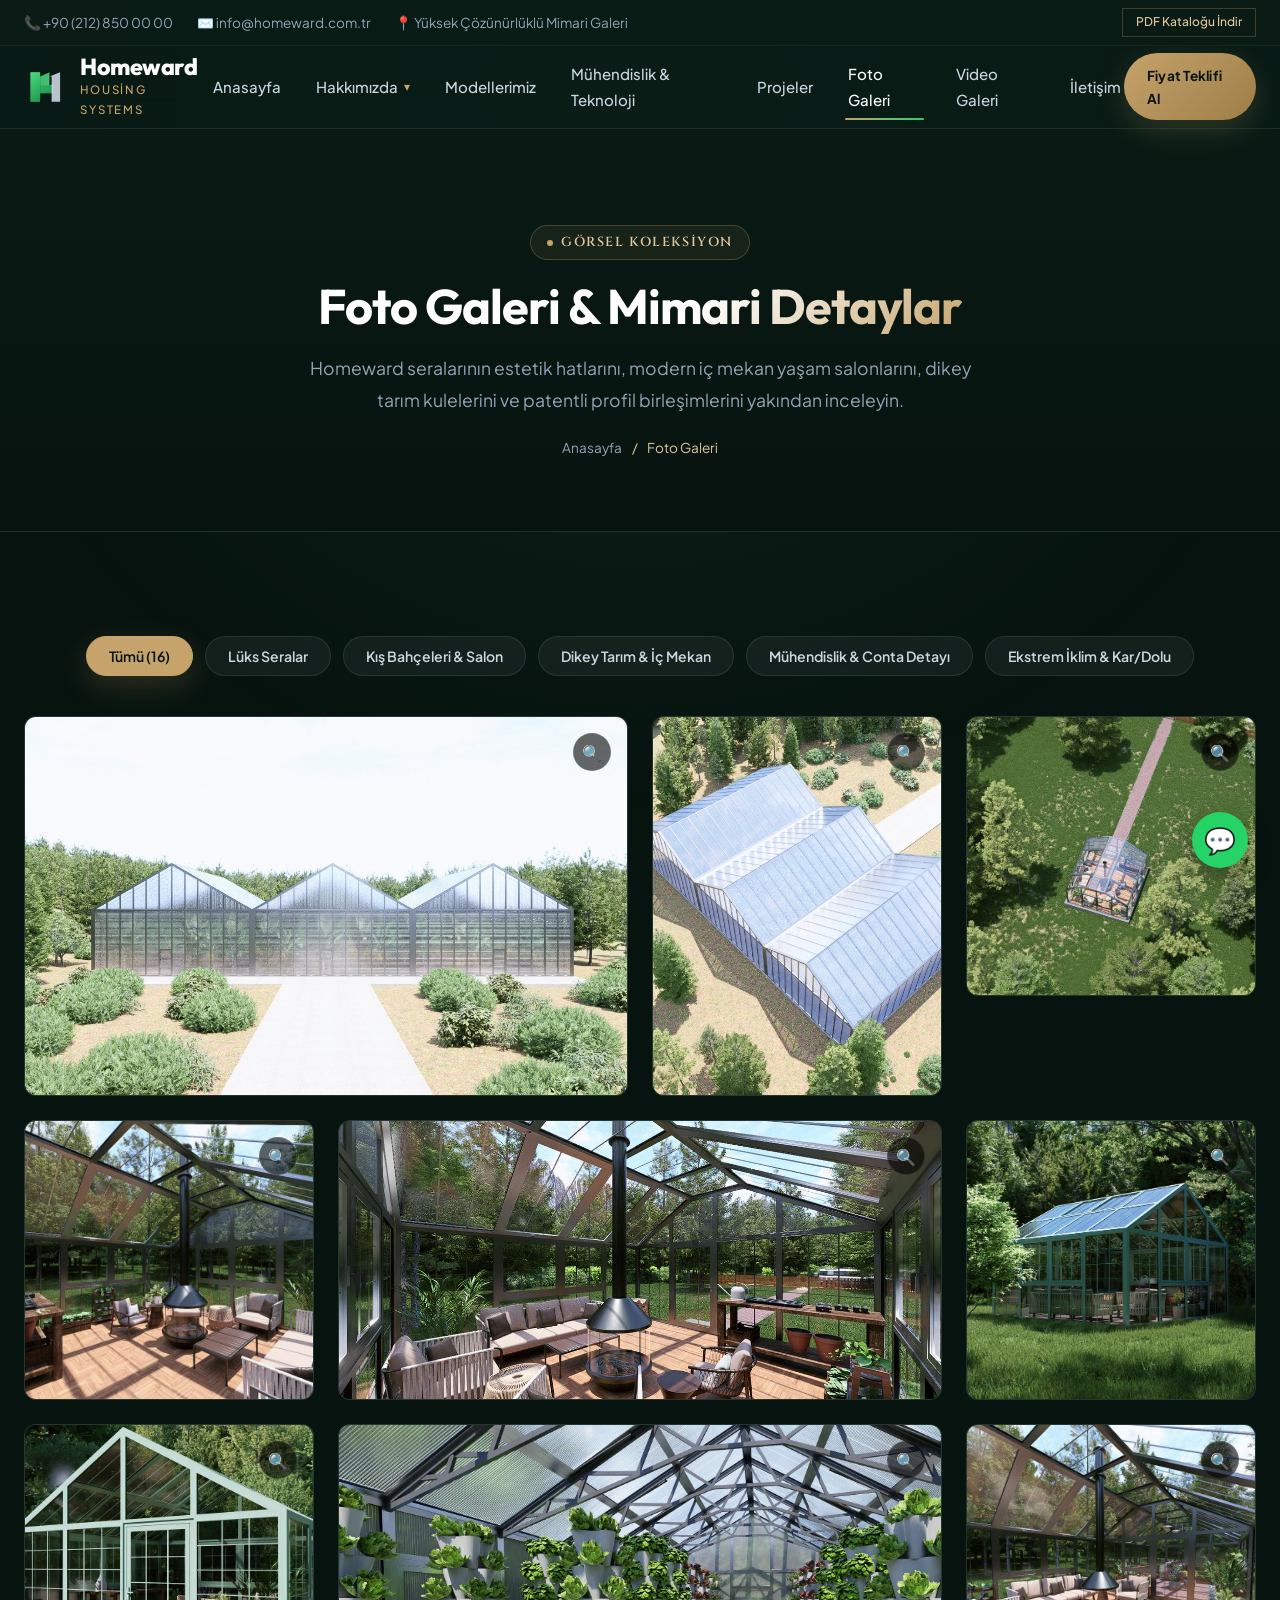
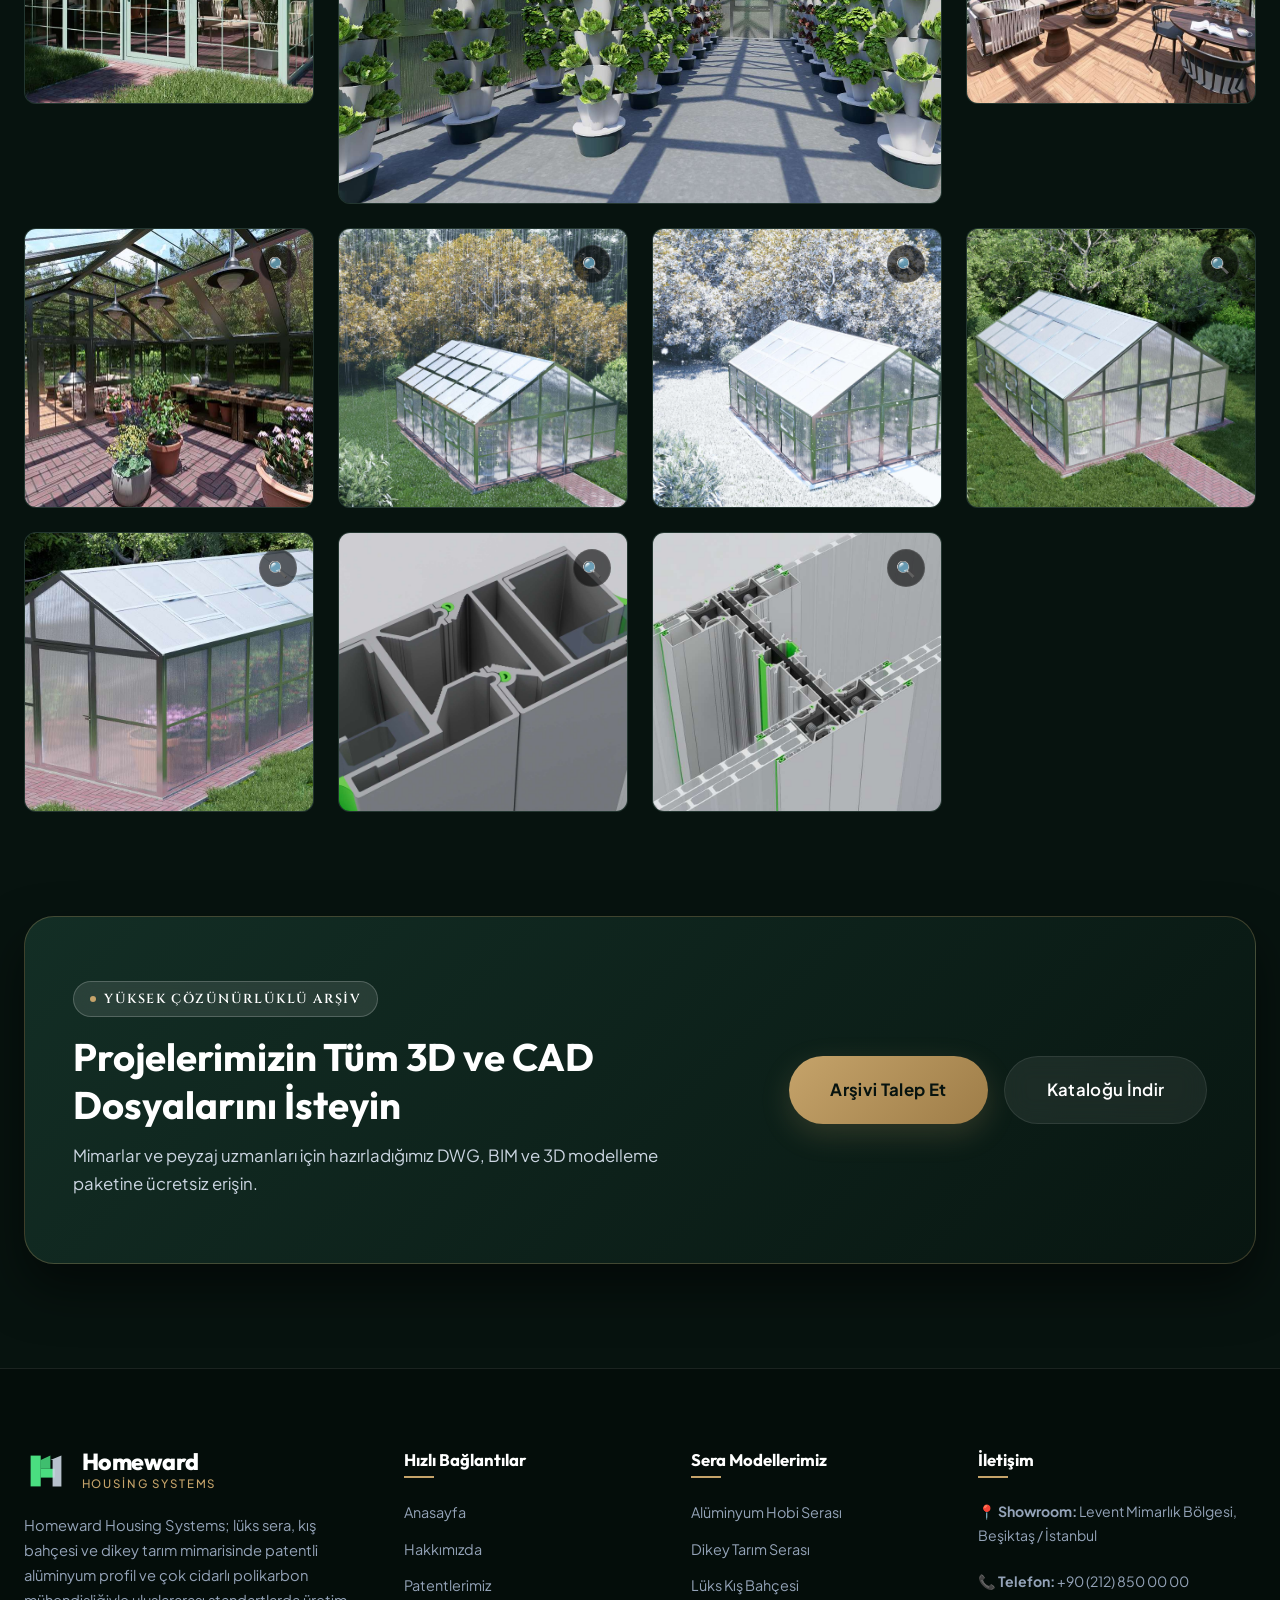
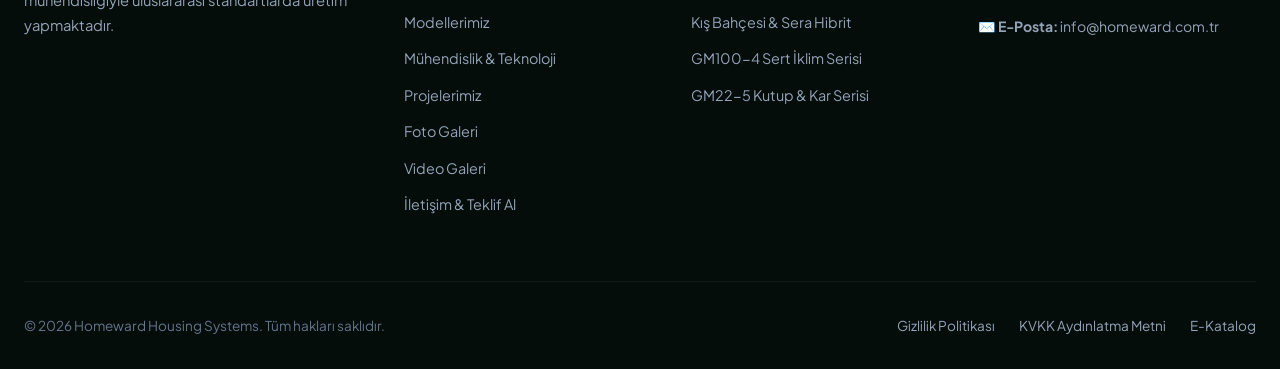
==== commit 43815330: "feat: Hakkimizda acilir dropdown menusu, Patentlerimiz sayfasi ve tescilli buluslar portfoyu" ====
--- a/galeri.html
+++ b/galeri.html
@@ -50,7 +50,23 @@
 
       <nav class="nav-menu">
         <a href="index.html" class="nav-link">Anasayfa</a>
-        <a href="hakkimizda.html" class="nav-link">Hakkımızda</a>
+        
+        <div class="nav-item-dropdown">
+          <a href="hakkimizda.html" class="nav-link nav-dropdown-toggle">
+            Hakkımızda <span class="dropdown-arrow">▾</span>
+          </a>
+          <div class="dropdown-menu">
+            <a href="hakkimizda.html" class="dropdown-item">
+              <span class="dropdown-item-title">Kurumsal & Vizyon</span>
+              <span class="dropdown-item-desc">Homeward hikayesi ve değerlerimiz</span>
+            </a>
+            <a href="patentlerimiz.html" class="dropdown-item">
+              <span class="dropdown-item-title">Patentlerimiz <span class="badge-mini">Tescilli</span></span>
+              <span class="dropdown-item-desc">Tescilli profil ve conta teknolojilerimiz</span>
+            </a>
+          </div>
+        </div>
+
         <a href="modeller.html" class="nav-link">Modellerimiz</a>
         <a href="teknoloji.html" class="nav-link">Mühendislik & Teknoloji</a>
         <a href="referanslar.html" class="nav-link">Projeler</a>
@@ -311,6 +327,7 @@
           <div class="footer-links">
             <a href="index.html">Anasayfa</a>
             <a href="hakkimizda.html">Hakkımızda</a>
+            <a href="patentlerimiz.html">Patentlerimiz</a>
             <a href="modeller.html">Modellerimiz</a>
             <a href="teknoloji.html">Mühendislik & Teknoloji</a>
             <a href="referanslar.html">Projelerimiz</a>
--- a/assets/css/style.css
+++ b/assets/css/style.css
@@ -452,6 +452,131 @@
   width: 100%;
 }
 
+/* ==========================================================================
+   DROPDOWN MENÜ SİSTEMİ (HAKKIMIZDA & PATENTLERİMİZ)
+   ========================================================================== */
+.nav-item-dropdown {
+  position: relative;
+  display: inline-flex;
+  align-items: center;
+}
+
+.nav-dropdown-toggle {
+  display: inline-flex;
+  align-items: center;
+  gap: 0.35rem;
+  cursor: pointer;
+}
+
+.dropdown-arrow {
+  font-size: 0.72rem;
+  color: var(--color-accent-gold);
+  transition: transform 0.25s ease;
+  line-height: 1;
+}
+
+.nav-item-dropdown:hover .dropdown-arrow,
+.nav-item-dropdown.open .dropdown-arrow {
+  transform: rotate(180deg);
+}
+
+.dropdown-menu {
+  position: absolute;
+  top: calc(100% + 14px);
+  left: 50%;
+  transform: translateX(-50%) translateY(8px);
+  min-width: 290px;
+  background: rgba(8, 22, 17, 0.98);
+  backdrop-filter: blur(24px);
+  -webkit-backdrop-filter: blur(24px);
+  border: 1px solid var(--border-glass-gold);
+  border-radius: var(--radius-lg);
+  box-shadow: 0 20px 45px rgba(0, 0, 0, 0.65), 0 0 25px rgba(197, 163, 106, 0.15);
+  padding: 0.65rem;
+  display: flex;
+  flex-direction: column;
+  gap: 0.35rem;
+  opacity: 0;
+  visibility: hidden;
+  pointer-events: none;
+  transition: opacity 0.25s cubic-bezier(0.16, 1, 0.3, 1),
+              transform 0.25s cubic-bezier(0.16, 1, 0.3, 1),
+              visibility 0.25s;
+  z-index: 1000;
+}
+
+/* Köprü (bridge) - fare linkten menüye geçerken kapanmaması için */
+.dropdown-menu::before {
+  content: '';
+  position: absolute;
+  top: -16px;
+  left: 0;
+  width: 100%;
+  height: 16px;
+}
+
+.nav-item-dropdown:hover .dropdown-menu,
+.nav-item-dropdown:focus-within .dropdown-menu,
+.nav-item-dropdown.open .dropdown-menu {
+  opacity: 1;
+  visibility: visible;
+  transform: translateX(-50%) translateY(0);
+  pointer-events: auto;
+}
+
+.dropdown-item {
+  display: flex;
+  flex-direction: column;
+  gap: 0.2rem;
+  padding: 0.75rem 1rem;
+  border-radius: var(--radius-md);
+  text-decoration: none;
+  background: transparent;
+  border-left: 2px solid transparent;
+  transition: all 0.2s ease;
+}
+
+.dropdown-item:hover,
+.dropdown-item.active {
+  background: rgba(200, 163, 107, 0.12);
+  border-left-color: var(--color-accent-gold);
+  transform: translateX(3px);
+}
+
+.dropdown-item-title {
+  display: flex;
+  align-items: center;
+  justify-content: space-between;
+  font-size: 0.92rem;
+  font-weight: 600;
+  color: var(--text-pure-white);
+  transition: color 0.2s ease;
+}
+
+.dropdown-item:hover .dropdown-item-title,
+.dropdown-item.active .dropdown-item-title {
+  color: var(--color-accent-gold-light);
+}
+
+.dropdown-item-desc {
+  font-size: 0.76rem;
+  color: var(--text-muted);
+  line-height: 1.35;
+}
+
+.badge-mini {
+  display: inline-block;
+  padding: 0.12rem 0.45rem;
+  font-size: 0.65rem;
+  font-weight: 700;
+  letter-spacing: 0.05em;
+  text-transform: uppercase;
+  background: rgba(200, 163, 107, 0.2);
+  color: var(--color-accent-gold-light);
+  border: 1px solid var(--color-accent-gold);
+  border-radius: var(--radius-full);
+}
+
 .nav-actions {
   display: flex;
   align-items: center;
@@ -2038,6 +2163,310 @@
 }
 
 /* ==========================================================================
+   PATENTLERİMİZ SAYFASI VE BİLEŞENLERİ
+   ========================================================================== */
+.patent-stats-bar {
+  display: grid;
+  grid-template-columns: repeat(4, 1fr);
+  gap: 1.5rem;
+  margin-top: 3rem;
+  padding: 1.8rem 2rem;
+  background: rgba(13, 34, 27, 0.6);
+  border: 1px solid var(--border-glass-gold);
+  border-radius: var(--radius-xl);
+  backdrop-filter: blur(12px);
+  text-align: center;
+}
+
+.patent-stat-item .stat-val {
+  font-family: var(--font-heading);
+  font-size: 2.2rem;
+  font-weight: 800;
+  color: var(--color-accent-gold-light);
+  line-height: 1.1;
+  margin-bottom: 0.3rem;
+}
+
+.patent-stat-item .stat-lbl {
+  font-size: 0.82rem;
+  color: var(--text-muted);
+  text-transform: uppercase;
+  letter-spacing: 0.06em;
+}
+
+.patent-filters {
+  display: flex;
+  flex-wrap: wrap;
+  gap: 0.75rem;
+  justify-content: center;
+  margin-bottom: 3rem;
+}
+
+.patent-filter-btn {
+  background: rgba(255, 255, 255, 0.04);
+  border: 1px solid var(--border-glass);
+  color: var(--text-body);
+  padding: 0.65rem 1.4rem;
+  border-radius: var(--radius-full);
+  font-size: 0.9rem;
+  font-weight: 500;
+  cursor: pointer;
+  transition: all var(--transition-smooth);
+}
+
+.patent-filter-btn:hover {
+  border-color: var(--color-accent-gold);
+  color: #FFF;
+  background: rgba(200, 163, 107, 0.08);
+}
+
+.patent-filter-btn.active {
+  background: linear-gradient(135deg, var(--color-accent-gold) 0%, var(--color-accent-gold-dark) 100%);
+  color: #07130F;
+  border-color: var(--color-accent-gold);
+  font-weight: 700;
+  box-shadow: var(--shadow-gold);
+}
+
+.patents-grid {
+  display: grid;
+  grid-template-columns: repeat(3, 1fr);
+  gap: 2rem;
+}
+
+.patent-card {
+  background: var(--bg-card);
+  border: 1px solid var(--border-glass-gold);
+  border-radius: var(--radius-xl);
+  overflow: hidden;
+  display: flex;
+  flex-direction: column;
+  transition: all var(--transition-smooth);
+  position: relative;
+  box-shadow: var(--shadow-md);
+}
+
+.patent-card:hover {
+  transform: translateY(-6px);
+  border-color: rgba(200, 163, 107, 0.6);
+  box-shadow: 0 20px 40px rgba(0, 0, 0, 0.5), 0 0 30px rgba(197, 163, 106, 0.15);
+}
+
+.patent-card-media {
+  position: relative;
+  height: 220px;
+  background: #000;
+  overflow: hidden;
+  cursor: pointer;
+}
+
+.patent-card-media img {
+  width: 100%;
+  height: 100%;
+  object-fit: cover;
+  transition: transform 0.6s cubic-bezier(0.16, 1, 0.3, 1), filter 0.4s ease;
+  filter: brightness(0.9);
+}
+
+.patent-card:hover .patent-card-media img {
+  transform: scale(1.08);
+  filter: brightness(1.05);
+}
+
+.patent-cad-badge {
+  position: absolute;
+  top: 14px;
+  left: 14px;
+  background: rgba(7, 19, 15, 0.85);
+  border: 1px solid var(--border-glass-gold);
+  color: var(--color-accent-gold-light);
+  font-size: 0.72rem;
+  font-weight: 700;
+  padding: 0.25rem 0.65rem;
+  border-radius: var(--radius-full);
+  letter-spacing: 0.05em;
+  text-transform: uppercase;
+  backdrop-filter: blur(8px);
+  z-index: 2;
+}
+
+.patent-zoom-overlay {
+  position: absolute;
+  inset: 0;
+  background: rgba(7, 19, 15, 0.5);
+  display: flex;
+  align-items: center;
+  justify-content: center;
+  opacity: 0;
+  transition: opacity 0.3s ease;
+  color: #FFF;
+  font-size: 0.88rem;
+  font-weight: 600;
+  gap: 0.4rem;
+  z-index: 2;
+}
+
+.patent-card-media:hover .patent-zoom-overlay {
+  opacity: 1;
+}
+
+.patent-card-content {
+  padding: 1.8rem;
+  display: flex;
+  flex-direction: column;
+  flex: 1;
+}
+
+.patent-top-meta {
+  display: flex;
+  align-items: center;
+  justify-content: space-between;
+  gap: 0.8rem;
+  margin-bottom: 0.9rem;
+  flex-wrap: wrap;
+}
+
+.patent-number-pill {
+  font-family: 'SFMono-Regular', Consolas, 'Liberation Mono', Menlo, monospace;
+  font-size: 0.84rem;
+  font-weight: 700;
+  color: var(--color-accent-gold-light);
+  background: rgba(200, 163, 107, 0.1);
+  border: 1px dashed rgba(200, 163, 107, 0.35);
+  padding: 0.25rem 0.65rem;
+  border-radius: var(--radius-sm);
+  letter-spacing: 0.04em;
+}
+
+.patent-status-badge {
+  display: inline-flex;
+  align-items: center;
+  gap: 0.35rem;
+  font-size: 0.74rem;
+  font-weight: 700;
+  padding: 0.2rem 0.6rem;
+  border-radius: var(--radius-full);
+  text-transform: uppercase;
+  letter-spacing: 0.04em;
+}
+
+.patent-status-badge.registered {
+  background: rgba(34, 197, 94, 0.15);
+  border: 1px solid rgba(34, 197, 94, 0.4);
+  color: #4ADE80;
+}
+
+.patent-status-badge.pending {
+  background: rgba(234, 179, 8, 0.15);
+  border: 1px solid rgba(234, 179, 8, 0.4);
+  color: #FACC15;
+}
+
+.patent-status-badge.utility {
+  background: rgba(56, 189, 248, 0.15);
+  border: 1px solid rgba(56, 189, 248, 0.4);
+  color: #38BDF8;
+}
+
+.patent-title {
+  font-size: 1.22rem;
+  font-weight: 700;
+  color: var(--text-pure-white);
+  line-height: 1.35;
+  margin-bottom: 0.8rem;
+  min-height: 3.3rem;
+}
+
+.patent-desc {
+  font-size: 0.9rem;
+  color: var(--text-body);
+  line-height: 1.65;
+  margin-bottom: 1.4rem;
+  flex: 1;
+}
+
+.patent-meta-grid {
+  display: grid;
+  grid-template-columns: 1fr 1fr;
+  gap: 0.75rem;
+  background: rgba(255, 255, 255, 0.02);
+  border: 1px solid var(--border-subtle);
+  border-radius: var(--radius-md);
+  padding: 0.85rem 1rem;
+  margin-bottom: 1.2rem;
+}
+
+.meta-field-label {
+  font-size: 0.72rem;
+  color: var(--text-muted);
+  text-transform: uppercase;
+  letter-spacing: 0.05em;
+  margin-bottom: 0.2rem;
+}
+
+.meta-field-value {
+  font-size: 0.84rem;
+  color: #FFF;
+  font-weight: 600;
+}
+
+.patent-highlights {
+  display: flex;
+  flex-direction: column;
+  gap: 0.4rem;
+  margin-bottom: 1.4rem;
+}
+
+.patent-highlight-item {
+  display: flex;
+  align-items: flex-start;
+  gap: 0.5rem;
+  font-size: 0.82rem;
+  color: var(--text-muted);
+  line-height: 1.4;
+}
+
+.patent-highlight-item span {
+  color: var(--color-accent-gold);
+  font-weight: 700;
+}
+
+.patent-actions-row {
+  display: flex;
+  gap: 0.75rem;
+  margin-top: auto;
+}
+
+.patent-notice-box {
+  background: linear-gradient(135deg, rgba(200, 163, 107, 0.1) 0%, rgba(13, 34, 27, 0.6) 100%);
+  border: 1px solid var(--border-glass-gold);
+  border-radius: var(--radius-xl);
+  padding: 2.2rem 2.6rem;
+  margin-top: 4rem;
+  box-shadow: var(--shadow-md);
+}
+
+.patent-notice-content {
+  display: grid;
+  grid-template-columns: auto 1fr auto;
+  gap: 2rem;
+  align-items: center;
+}
+
+.notice-icon-box {
+  width: 58px;
+  height: 58px;
+  border-radius: var(--radius-lg);
+  background: rgba(200, 163, 107, 0.15);
+  border: 1px solid var(--color-accent-gold);
+  display: flex;
+  align-items: center;
+  justify-content: center;
+  font-size: 2rem;
+  color: var(--color-accent-gold-light);
+}
+
+/* ==========================================================================
    RESPONSIVE UYUMLULUK (MEDIA QUERIES)
    ========================================================================== */
 @media (max-width: 1024px) {
@@ -2075,6 +2504,13 @@
   }
   .contact-container-grid {
     grid-template-columns: 1fr;
+  }
+  .patents-grid {
+    grid-template-columns: repeat(2, 1fr);
+  }
+  .patent-stats-bar {
+    grid-template-columns: repeat(2, 1fr);
+    gap: 1.2rem;
   }
 }
 
@@ -2094,6 +2530,8 @@
     gap: 1.2rem;
     align-items: flex-start;
     display: none;
+    max-height: calc(100vh - 80px);
+    overflow-y: auto;
   }
   .nav-menu.open {
     display: flex;
@@ -2101,6 +2539,38 @@
   .menu-toggle {
     display: block;
   }
+
+  /* Mobil Dropdown Menü */
+  .nav-item-dropdown {
+    width: 100%;
+    display: flex;
+    flex-direction: column;
+    align-items: flex-start;
+  }
+  .nav-dropdown-toggle {
+    width: 100%;
+    justify-content: space-between;
+    padding: 0.5rem 0;
+  }
+  .dropdown-menu {
+    position: static;
+    transform: none !important;
+    opacity: 1;
+    visibility: visible;
+    pointer-events: auto;
+    width: 100%;
+    min-width: 100%;
+    background: rgba(255, 255, 255, 0.04);
+    border: 1px solid var(--border-glass);
+    box-shadow: none;
+    padding: 0.4rem;
+    margin-top: 0.3rem;
+    border-radius: var(--radius-md);
+  }
+  .dropdown-menu::before {
+    display: none;
+  }
+
   .ticker-grid {
     grid-template-columns: 1fr;
   }
@@ -2140,4 +2610,19 @@
   }
   .lightbox-prev { left: 10px; }
   .lightbox-next { right: 10px; }
-}
+
+  .patents-grid {
+    grid-template-columns: 1fr;
+  }
+  .patent-stats-bar {
+    grid-template-columns: 1fr;
+  }
+  .patent-notice-content {
+    grid-template-columns: 1fr;
+    text-align: center;
+    gap: 1.2rem;
+  }
+  .notice-icon-box {
+    margin: 0 auto;
+  }
+}
